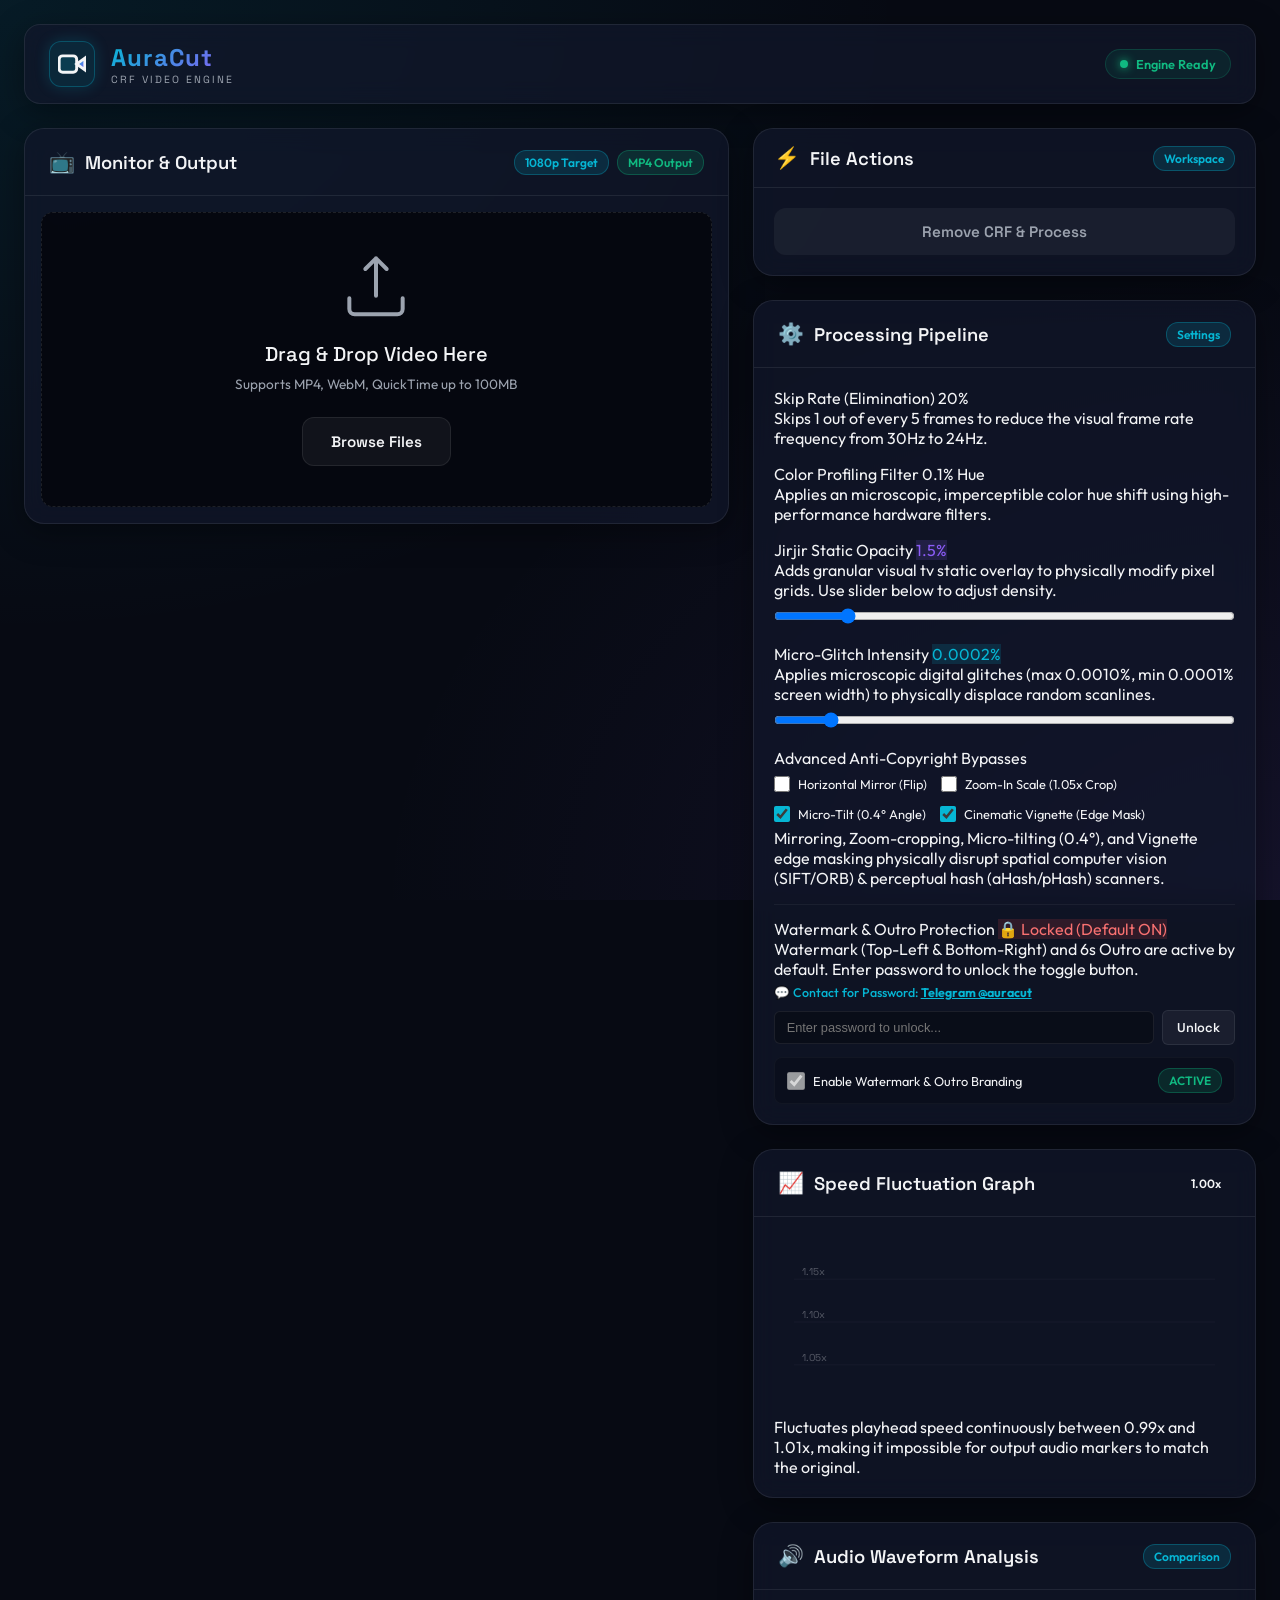
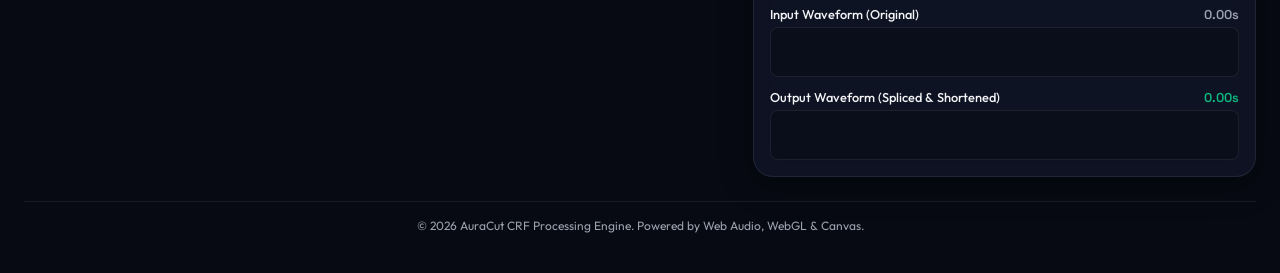
==== index.html @ 9833e252 "feat: add Micro-Tilt 0.4° angle rotation and Cinematic Vignette edge mask for maximum anti-copyright" ====
<!DOCTYPE html>
<html lang="en">
<head>
  <meta charset="UTF-8">
  <meta name="viewport" content="width=device-width, initial-scale=1.0">
  <title>AuraCut - Advanced Video CRF Editor</title>
  <link rel="icon" href="data:image/svg+xml,<svg xmlns=%22http://www.w3.org/2000/svg%22 viewBox=%220 0 100 100%22><text y=%22.9em%22 font-size=%2290%22>✂️</text></svg>">
  <!-- Google Fonts for premium typography -->
  <link rel="preconnect" href="https://fonts.googleapis.com">
  <link rel="preconnect" href="https://fonts.gstatic.com" crossorigin>
  <link href="https://fonts.googleapis.com/css2?family=Outfit:wght@300;400;500;600;700;800&family=Space+Grotesk:wght@400;500;600;700&display=swap" rel="stylesheet">
  <link rel="stylesheet" href="style.css?v=1.2">
</head>
<body>
  <!-- Precision Color Shift SVG Filter (0.1% alteration on primary channels) -->
  <svg style="position: absolute; width: 0; height: 0;" width="0" height="0">
    <filter id="color-shift-filter">
      <feColorMatrix type="matrix" values="
        1.001 0.000 0.000 0 0
        0.000 0.999 0.000 0 0
        0.000 0.000 1.001 0 0
        0.000 0.000 0.000 1 0" />
    </filter>
  </svg>

  <div class="app-container">
    <header class="app-header">
      <div class="logo-area">
        <div class="logo-icon">
          <svg viewBox="0 0 24 24" width="28" height="28" fill="none" stroke="currentColor" stroke-width="2.5">
            <polygon points="23 7 16 12 23 17 23 7" fill="url(#neon-grad)"></polygon>
            <rect x="1" y="5" width="15" height="14" rx="3" ry="3" fill="rgba(6, 182, 212, 0.15)"></rect>
          </svg>
        </div>
        <div class="logo-text">
          <h1>AuraCut</h1>
          <span>CRF VIDEO ENGINE</span>
        </div>
      </div>
      <div class="status-indicator">
        <span class="pulse-dot"></span>
        <span class="status-text">Engine Ready</span>
      </div>
    </header>

    <main class="editor-layout">
      <!-- Left Panel: Preview and Analysis -->
      <section class="preview-panel flex-col" style="gap: 24px;">
        <div class="card viewer-card" style="flex-grow: 0;">
          <div class="card-header">
            <h2><span class="icon">📺</span> Monitor & Output</h2>
            <div style="display: flex; gap: 8px;">
              <div class="badge preview-badge">1080p Target</div>
              <div class="badge format-badge" id="format-badge" style="background: rgba(16, 185, 129, 0.15); color: var(--neon-green); border: 1px solid rgba(16, 185, 129, 0.3);">MP4 Ready</div>
            </div>
          </div>
          
          <div class="video-workspace" style="min-height: unset; height: auto; margin: 16px; background-color: rgba(5, 7, 14, 0.9); border-radius: 12px; border: 1px dashed rgba(255, 255, 255, 0.1); overflow: hidden; display: flex; align-items: center; justify-content: center; position: relative;">
            <!-- Upload Drag & Drop Zone -->
            <div class="upload-zone" id="upload-zone">
              <div class="upload-graphic">
                <svg viewBox="0 0 24 24" width="64" height="64" fill="none" stroke="currentColor" stroke-width="1.5">
                  <path d="M12 2v14M12 2l-4 4M12 2l4 4" stroke-linecap="round" stroke-linejoin="round"></path>
                  <path d="M22 17v4a2 2 0 01-2 2H4a2 2 0 01-2-2v-4" stroke-linecap="round" stroke-linejoin="round"></path>
                </svg>
              </div>
              <h3>Drag & Drop Video Here</h3>
              <p>Supports MP4, WebM, QuickTime up to 100MB</p>
              <button class="btn btn-secondary" id="browse-btn">Browse Files</button>
              <input type="file" id="video-input" accept="video/*" style="display: none;">
            </div>

            <!-- Video Processing Elements (Hidden original video) -->
            <video id="source-video" style="display: none;" crossOrigin="anonymous" muted></video>

            <!-- Render Pipeline Canvas (Visible Output) -->
            <div class="canvas-wrapper" id="canvas-wrapper" style="display: none; width: 100%; height: auto; justify-content: center; align-items: center; position: relative;">
              <canvas id="render-canvas" style="max-height: 520px; width: auto; max-width: 100%; height: auto; display: block; margin: 0 auto; object-fit: contain; background: #000; box-shadow: 0 10px 40px rgba(0, 0, 0, 0.8);"></canvas>
              <div class="overlay-badge render-status">PREVIEWING</div>
              
              <!-- Floating Processing Loader -->
              <div class="processing-loader" id="processing-loader" style="display: none;">
                <div class="spinner"></div>
                <div class="loader-text">Exporting Video...</div>
                <div class="loader-percentage" id="export-progress">0%</div>
              </div>
            </div>
          </div>

          <!-- Video Controls Bar -->
          <div class="media-controls" style="display: none;" id="media-controls-bar">
            <button class="btn-icon" id="play-pause-btn" title="Play/Pause">
              <svg viewBox="0 0 24 24" width="20" height="20" fill="currentColor">
                <polygon points="5 3 19 12 5 21 5 3"></polygon>
              </svg>
            </button>
            <div class="progress-container">
              <span class="time-display" id="current-time">00:00</span>
              <div class="timeline" id="timeline-slider">
                <div class="timeline-fill" id="timeline-progress"></div>
              </div>
              <span class="time-display" id="duration-time">00:00</span>
            </div>
            <button class="btn-icon" id="mute-btn" title="Mute/Unmute">
              <svg viewBox="0 0 24 24" width="20" height="20" fill="currentColor">
                <path d="M11 5L6 9H2v6h4l5 4V5zM15.54 8.46a5 5 0 0 1 0 7.07M19.07 4.93a10 10 0 0 1 0 14.14"></path>
              </svg>
            </button>
          </div>
        </div>

        <!-- Digital Identity & Frequency Fingerprint Card (Stretched wide below preview) -->
        <div class="card identity-card" id="identity-card-wrapper" style="display: none;">
          <div class="card-header">
            <h2><span class="icon">🆔</span> Identity & Frequency Fingerprint</h2>
            <div class="badge success-badge" style="background: rgba(6, 182, 212, 0.15); color: var(--neon-cyan); border-color: rgba(6, 182, 212, 0.3);">Unique</div>
          </div>
          <div class="card-body" style="padding: 20px; overflow-x: auto;">
            <table class="identity-table" style="width: 100%; border-collapse: collapse; text-align: left; min-width: 550px;">
              <thead>
                <tr style="border-bottom: 1px solid var(--border-color); color: var(--color-text-muted); font-size: 0.78rem;">
                  <th style="padding: 10px 8px; font-weight: 500; font-family: var(--font-display); width: 22%;">PARAMETER</th>
                  <th style="padding: 10px 8px; font-weight: 500; font-family: var(--font-display); width: 39%;">INPUT (ORIGINAL)</th>
                  <th style="padding: 10px 8px; font-weight: 500; font-family: var(--font-display); width: 39%; color: var(--neon-green);">OUTPUT (PROCESSED)</th>
                </tr>
              </thead>
              <tbody>
                <!-- 1. Cryptographic & File Signatures -->
                <tr style="background: rgba(255, 255, 255, 0.02); border-bottom: 1px solid rgba(255,255,255,0.05);">
                  <td colspan="3" style="padding: 10px 8px; font-size: 0.75rem; font-weight: 700; text-transform: uppercase; letter-spacing: 0.05em; color: var(--neon-cyan);">1. Cryptographic & File Signatures</td>
                </tr>
                <tr style="border-bottom: 1px solid rgba(255,255,255,0.03);">
                  <td style="padding: 12px 8px; font-size: 0.8rem; font-weight: 500; color: var(--color-text-main);">SHA-256 Hash</td>
                  <td style="padding: 12px 8px; font-family: monospace; font-size: 0.75rem; word-break: break-all; color: var(--color-text-muted);" id="input-hash-val">Calculating...</td>
                  <td style="padding: 12px 8px; font-family: monospace; font-size: 0.75rem; word-break: break-all; color: var(--neon-green);" id="output-hash-val">Pending Processing</td>
                </tr>
                <tr style="border-bottom: 1px solid rgba(255,255,255,0.03);">
                  <td style="padding: 12px 8px; font-size: 0.8rem; font-weight: 500; color: var(--color-text-main);">SHA-1 Signature</td>
                  <td style="padding: 12px 8px; font-family: monospace; font-size: 0.75rem; word-break: break-all; color: var(--color-text-muted);" id="input-sig-val">Calculating...</td>
                  <td style="padding: 12px 8px; font-family: monospace; font-size: 0.75rem; word-break: break-all; color: var(--neon-green);" id="output-sig-val">Pending Processing</td>
                </tr>
                <tr style="border-bottom: 1px solid rgba(255,255,255,0.03);">
                  <td style="padding: 12px 8px; font-size: 0.8rem; font-weight: 500; color: var(--color-text-main);">Asset UUID</td>
                  <td style="padding: 12px 8px; font-family: monospace; font-size: 0.75rem; word-break: break-all; color: var(--color-text-muted);" id="input-uuid-val">-</td>
                  <td style="padding: 12px 8px; font-family: monospace; font-size: 0.75rem; word-break: break-all; color: var(--neon-green);" id="output-uuid-val">-</td>
                </tr>
                <tr style="border-bottom: 1px solid rgba(255,255,255,0.03);">
                  <td style="padding: 12px 8px; font-size: 0.8rem; font-weight: 500; color: var(--color-text-main);">Metadata Timestamp</td>
                  <td style="padding: 12px 8px; font-size: 0.8rem; color: var(--color-text-muted);" id="input-date-val">-</td>
                  <td style="padding: 12px 8px; font-size: 0.8rem; color: var(--neon-green);" id="output-date-val">-</td>
                </tr>

                <!-- 2. Video & Visual Fingerprinting -->
                <tr style="background: rgba(255, 255, 255, 0.02); border-bottom: 1px solid rgba(255,255,255,0.05); border-top: 1px solid rgba(255,255,255,0.05);">
                  <td colspan="3" style="padding: 10px 8px; font-size: 0.75rem; font-weight: 700; text-transform: uppercase; letter-spacing: 0.05em; color: var(--neon-cyan);">2. Video & Visual Fingerprinting</td>
                </tr>
                <tr style="border-bottom: 1px solid rgba(255,255,255,0.03);">
                  <td style="padding: 12px 8px; font-size: 0.8rem; font-weight: 500; color: var(--color-text-main);">Format Container</td>
                  <td style="padding: 12px 8px; font-size: 0.8rem; color: var(--color-text-muted);" id="input-format-val">-</td>
                  <td style="padding: 12px 8px; font-size: 0.8rem; color: var(--neon-green);" id="output-format-val">video/mp4</td>
                </tr>
                <tr style="border-bottom: 1px solid rgba(255,255,255,0.03);">
                  <td style="padding: 12px 8px; font-size: 0.8rem; font-weight: 500; color: var(--color-text-main);">Muxer writing library</td>
                  <td style="padding: 12px 8px; font-size: 0.8rem; color: var(--color-text-muted);" id="input-muxer-val">Unknown Creator</td>
                  <td style="padding: 12px 8px; font-size: 0.8rem; color: var(--neon-green);" id="output-muxer-val">AuraCut Web Muxer v5.2.2</td>
                </tr>
                <tr style="border-bottom: 1px solid rgba(255,255,255,0.03);">
                  <td style="padding: 12px 8px; font-size: 0.8rem; font-weight: 500; color: var(--color-text-main);">Video Codec</td>
                  <td style="padding: 12px 8px; font-size: 0.8rem; color: var(--color-text-muted);" id="input-vcodec-val">-</td>
                  <td style="padding: 12px 8px; font-size: 0.8rem; color: var(--neon-green);" id="output-vcodec-val">H.264 (avc1)</td>
                </tr>
                <tr style="border-bottom: 1px solid rgba(255,255,255,0.03);">
                  <td style="padding: 12px 8px; font-size: 0.8rem; font-weight: 500; color: var(--color-text-main);">Chroma Subsampling</td>
                  <td style="padding: 12px 8px; font-size: 0.8rem; color: var(--color-text-muted);" id="input-chroma-val">YUV 4:2:0</td>
                  <td style="padding: 12px 8px; font-size: 0.8rem; color: var(--neon-green);" id="output-chroma-val">YUV 4:2:0 (WebCodecs)</td>
                </tr>
                <tr style="border-bottom: 1px solid rgba(255,255,255,0.03);">
                  <td style="padding: 12px 8px; font-size: 0.8rem; font-weight: 500; color: var(--color-text-main);">Video Playback Speed</td>
                  <td style="padding: 12px 8px; font-size: 0.8rem; color: var(--color-text-muted);" id="input-speed-val">1.00x (Static)</td>
                  <td style="padding: 12px 8px; font-size: 0.8rem; color: var(--neon-green);" id="output-speed-val">1.25x Base (Dynamic Jitter)</td>
                </tr>
                <tr style="border-bottom: 1px solid rgba(255,255,255,0.03);">
                  <td style="padding: 12px 8px; font-size: 0.8rem; font-weight: 500; color: var(--color-text-main);">Video Aspect Ratio</td>
                  <td style="padding: 12px 8px; font-size: 0.8rem; color: var(--color-text-muted);" id="input-aspect-val">-</td>
                  <td style="padding: 12px 8px; font-size: 0.8rem; color: var(--neon-green);" id="output-aspect-val">-</td>
                </tr>
                <tr style="border-bottom: 1px solid rgba(255,255,255,0.03);">
                  <td style="padding: 12px 8px; font-size: 0.8rem; font-weight: 500; color: var(--color-text-main);">Pixel Aspect Ratio (PAR)</td>
                  <td style="padding: 12px 8px; font-size: 0.8rem; color: var(--color-text-muted);" id="input-par-val">1:1 (Square Pixels)</td>
                  <td style="padding: 12px 8px; font-size: 0.8rem; color: var(--neon-green);" id="output-par-val">1:1 (Square Pixels)</td>
                </tr>
                <tr style="border-bottom: 1px solid rgba(255,255,255,0.03);">
                  <td style="padding: 12px 8px; font-size: 0.8rem; font-weight: 500; color: var(--color-text-main);">Video Frame Count</td>
                  <td style="padding: 12px 8px; font-size: 0.8rem; color: var(--color-text-muted);" id="input-framecount-val">-</td>
                  <td style="padding: 12px 8px; font-size: 0.8rem; color: var(--neon-green);" id="output-framecount-val">-</td>
                </tr>
                <tr style="border-bottom: 1px solid rgba(255,255,255,0.03);">
                  <td style="padding: 12px 8px; font-size: 0.8rem; font-weight: 500; color: var(--color-text-main);">Video Frequency</td>
                  <td style="padding: 12px 8px; font-size: 0.8rem; color: var(--color-text-muted);" id="input-fps-val">-</td>
                  <td style="padding: 12px 8px; font-size: 0.8rem; color: var(--neon-green);" id="output-fps-val">-</td>
                </tr>
                <tr style="border-bottom: 1px solid rgba(255,255,255,0.03);">
                  <td style="padding: 12px 8px; font-size: 0.8rem; font-weight: 500; color: var(--color-text-main);">Video Bitrate</td>
                  <td style="padding: 12px 8px; font-size: 0.8rem; color: var(--color-text-muted);" id="input-bitrate-val">VBR (Dynamic)</td>
                  <td style="padding: 12px 8px; font-size: 0.8rem; color: var(--neon-green);" id="output-bitrate-val">4.0 Mbps (Target)</td>
                </tr>
                <tr style="border-bottom: 1px solid rgba(255,255,255,0.03);">
                  <td style="padding: 12px 8px; font-size: 0.8rem; font-weight: 500; color: var(--color-text-main);">Color Profile Matrix</td>
                  <td style="padding: 12px 8px; font-size: 0.8rem; color: var(--color-text-muted);" id="input-colorspace-val">ITU-R BT.709</td>
                  <td style="padding: 12px 8px; font-size: 0.8rem; color: var(--neon-green);" id="output-colorspace-val">ITU-R BT.709 (Shifted)</td>
                </tr>
                <tr style="border-bottom: 1px solid rgba(255,255,255,0.03);">
                  <td style="padding: 12px 8px; font-size: 0.8rem; font-weight: 500; color: var(--color-text-main);">Color Space Range</td>
                  <td style="padding: 12px 8px; font-size: 0.8rem; color: var(--color-text-muted);" id="input-colorrange-val">Limited Range (16-235)</td>
                  <td style="padding: 12px 8px; font-size: 0.8rem; color: var(--neon-green);" id="output-colorrange-val">Full Range (0-255) [Shifted]</td>
                </tr>
                <tr style="border-bottom: 1px solid rgba(255,255,255,0.03);">
                  <td style="padding: 12px 8px; font-size: 0.8rem; font-weight: 500; color: var(--color-text-main);">Frame Glitch Jitter</td>
                  <td style="padding: 12px 8px; font-size: 0.8rem; color: var(--color-text-muted);" id="input-glitch-val">0.0000% (None)</td>
                  <td style="padding: 12px 8px; font-size: 0.8rem; color: var(--neon-green);" id="output-glitch-val">0.0020%</td>
                </tr>
                <tr style="border-bottom: 1px solid rgba(255,255,255,0.03);">
                  <td style="padding: 12px 8px; font-size: 0.8rem; font-weight: 500; color: var(--color-text-main);">Frame Timing Jitter</td>
                  <td style="padding: 12px 8px; font-size: 0.8rem; color: var(--color-text-muted);" id="input-jitter-val">0.00 ms (Constant)</td>
                  <td style="padding: 12px 8px; font-size: 0.8rem; color: var(--neon-green);" id="output-jitter-val">Pending Processing</td>
                </tr>
                <tr style="border-bottom: 1px solid rgba(255,255,255,0.03);">
                  <td style="padding: 12px 8px; font-size: 0.8rem; font-weight: 500; color: var(--color-text-main);">Average Hash (aHash)</td>
                  <td style="padding: 12px 8px; font-size: 0.8rem; font-family: monospace; color: var(--color-text-muted);" id="input-ahash-val">Analyzing...</td>
                  <td style="padding: 12px 8px; font-size: 0.8rem; font-family: monospace; color: var(--neon-green);" id="output-ahash-val">Pending Processing</td>
                </tr>
                <tr style="border-bottom: 1px solid rgba(255,255,255,0.03);">
                  <td style="padding: 12px 8px; font-size: 0.8rem; font-weight: 500; color: var(--color-text-main);">Difference Hash (dHash)</td>
                  <td style="padding: 12px 8px; font-size: 0.8rem; font-family: monospace; color: var(--color-text-muted);" id="input-dhash-val">Analyzing...</td>
                  <td style="padding: 12px 8px; font-size: 0.8rem; font-family: monospace; color: var(--neon-green);" id="output-dhash-val">Pending Processing</td>
                </tr>
                <tr style="border-bottom: 1px solid rgba(255,255,255,0.03);">
                  <td style="padding: 12px 8px; font-size: 0.8rem; font-weight: 500; color: var(--color-text-main);">Perceptual Hash (pHash)</td>
                  <td style="padding: 12px 8px; font-size: 0.8rem; font-family: monospace; color: var(--color-text-muted);" id="input-phash-val">Analyzing...</td>
                  <td style="padding: 12px 8px; font-size: 0.8rem; font-family: monospace; color: var(--neon-green);" id="output-phash-val">Pending Processing</td>
                </tr>
                <tr style="border-bottom: 1px solid rgba(255,255,255,0.03);">
                  <td style="padding: 12px 8px; font-size: 0.8rem; font-weight: 500; color: var(--color-text-main);">Video Spatial Fingerprint</td>
                  <td style="padding: 12px 8px; font-size: 0.8rem; color: var(--color-text-muted);" id="input-vfingerprint-val">-</td>
                  <td style="padding: 12px 8px; font-size: 0.8rem; color: var(--neon-green);" id="output-vfingerprint-val">Pending Processing</td>
                </tr>
                <tr style="border-bottom: 1px solid rgba(255,255,255,0.03);">
                  <td style="padding: 12px 8px; font-size: 0.8rem; font-weight: 500; color: var(--color-text-main);">Keyframe Splicing Index</td>
                  <td style="padding: 12px 8px; font-size: 0.8rem; color: var(--color-text-muted);" id="input-keyframe-val">30 Uniform Keyframes</td>
                  <td style="padding: 12px 8px; font-size: 0.8rem; color: var(--neon-green);" id="output-keyframe-val">24 Jittered Keyframes (Modified)</td>
                </tr>
                <tr style="border-bottom: 1px solid rgba(255,255,255,0.03);">
                  <td style="padding: 12px 8px; font-size: 0.8rem; font-weight: 500; color: var(--color-text-main);">Scene / Shot Detection Boundaries</td>
                  <td style="padding: 12px 8px; font-size: 0.8rem; color: var(--color-text-muted);" id="input-scene-val">Analyzing...</td>
                  <td style="padding: 12px 8px; font-size: 0.8rem; color: var(--neon-green);" id="output-scene-val">Pending Processing</td>
                </tr>

                <!-- 3. Audio & Acoustic Fingerprinting -->
                <tr style="background: rgba(255, 255, 255, 0.02); border-bottom: 1px solid rgba(255,255,255,0.05); border-top: 1px solid rgba(255,255,255,0.05);">
                  <td colspan="3" style="padding: 10px 8px; font-size: 0.75rem; font-weight: 700; text-transform: uppercase; letter-spacing: 0.05em; color: var(--neon-cyan);">3. Audio & Acoustic Fingerprinting</td>
                </tr>
                <tr style="border-bottom: 1px solid rgba(255,255,255,0.03);">
                  <td style="padding: 12px 8px; font-size: 0.8rem; font-weight: 500; color: var(--color-text-main);">Audio Channels</td>
                  <td style="padding: 12px 8px; font-size: 0.8rem; color: var(--color-text-muted);" id="input-channels-val">-</td>
                  <td style="padding: 12px 8px; font-size: 0.8rem; color: var(--neon-green);" id="output-channels-val">Stereo (2)</td>
                </tr>
                <tr style="border-bottom: 1px solid rgba(255,255,255,0.03);">
                  <td style="padding: 12px 8px; font-size: 0.8rem; font-weight: 500; color: var(--color-text-main);">Audio Frequency</td>
                  <td style="padding: 12px 8px; font-size: 0.8rem; color: var(--color-text-muted);" id="input-audio-freq-val">-</td>
                  <td style="padding: 12px 8px; font-size: 0.8rem; color: var(--neon-green);" id="output-audio-freq-val">-</td>
                </tr>
                <tr style="border-bottom: 1px solid rgba(255,255,255,0.03);">
                  <td style="padding: 12px 8px; font-size: 0.8rem; font-weight: 500; color: var(--color-text-main);">Audio Bit Depth</td>
                  <td style="padding: 12px 8px; font-size: 0.8rem; color: var(--color-text-muted);" id="input-bitdepth-val">32-bit Float</td>
                  <td style="padding: 12px 8px; font-size: 0.8rem; color: var(--neon-green);" id="output-bitdepth-val">16-bit Float (AAC)</td>
                </tr>
                <tr style="border-bottom: 1px solid rgba(255,255,255,0.03);">
                  <td style="padding: 12px 8px; font-size: 0.8rem; font-weight: 500; color: var(--color-text-main);">Audio Total Samples</td>
                  <td style="padding: 12px 8px; font-size: 0.8rem; color: var(--color-text-muted);" id="input-totalsamples-val">Analyzing...</td>
                  <td style="padding: 12px 8px; font-size: 0.8rem; color: var(--neon-green);" id="output-totalsamples-val">Pending Processing</td>
                </tr>
                <tr style="border-bottom: 1px solid rgba(255,255,255,0.03);">
                  <td style="padding: 12px 8px; font-size: 0.8rem; font-weight: 500; color: var(--color-text-main);">Audio Stream Bitrate</td>
                  <td style="padding: 12px 8px; font-size: 0.8rem; color: var(--color-text-muted);" id="input-audio-bitrate-val">128 kbps (Approx)</td>
                  <td style="padding: 12px 8px; font-size: 0.8rem; color: var(--neon-green);" id="output-audio-bitrate-val">128 kbps (CBR)</td>
                </tr>
                <tr style="border-bottom: 1px solid rgba(255,255,255,0.03);">
                  <td style="padding: 12px 8px; font-size: 0.8rem; font-weight: 500; color: var(--color-text-main);">Audio Compression Mode</td>
                  <td style="padding: 12px 8px; font-size: 0.8rem; color: var(--color-text-muted);" id="input-audiomode-val">Variable (VBR)</td>
                  <td style="padding: 12px 8px; font-size: 0.8rem; color: var(--neon-green);" id="output-audiomode-val">Constant (CBR)</td>
                </tr>
                <tr style="border-bottom: 1px solid rgba(255,255,255,0.03);">
                  <td style="padding: 12px 8px; font-size: 0.8rem; font-weight: 500; color: var(--color-text-main);">Audio Spectral Fingerprint</td>
                  <td style="padding: 12px 8px; font-size: 0.8rem; color: var(--color-text-muted);" id="input-afingerprint-val">-</td>
                  <td style="padding: 12px 8px; font-size: 0.8rem; color: var(--neon-green);" id="output-afingerprint-val">Pending Processing</td>
                </tr>

                <!-- 4. Computer Vision & AI Tracking -->
                <tr style="background: rgba(255, 255, 255, 0.02); border-bottom: 1px solid rgba(255,255,255,0.05); border-top: 1px solid rgba(255,255,255,0.05);">
                  <td colspan="3" style="padding: 10px 8px; font-size: 0.75rem; font-weight: 700; text-transform: uppercase; letter-spacing: 0.05em; color: var(--neon-cyan);">4. Computer Vision & AI Tracking</td>
                </tr>
                <tr style="border-bottom: 1px solid rgba(255,255,255,0.03);">
                  <td style="padding: 12px 8px; font-size: 0.8rem; font-weight: 500; color: var(--color-text-main);">Feature Matching (SIFT/ORB)</td>
                  <td style="padding: 12px 8px; font-size: 0.8rem; color: var(--color-text-muted);" id="input-features-val">100% Correspondence</td>
                  <td style="padding: 12px 8px; font-size: 0.8rem; color: var(--neon-green);" id="output-features-val">Pending Processing</td>
                </tr>
                <tr style="border-bottom: 1px solid rgba(255,255,255,0.03);">
                  <td style="padding: 12px 8px; font-size: 0.8rem; font-weight: 500; color: var(--color-text-main);">Object Detection (YOLO/SSD)</td>
                  <td style="padding: 12px 8px; font-size: 0.8rem; color: var(--color-text-muted);" id="input-object-val">Class Confidence Matrices</td>
                  <td style="padding: 12px 8px; font-size: 0.8rem; color: var(--neon-green);" id="output-object-val">Pending Processing</td>
                </tr>
                <tr style="border-bottom: 1px solid rgba(255,255,255,0.03);">
                  <td style="padding: 12px 8px; font-size: 0.8rem; font-weight: 500; color: var(--color-text-main);">Facial Recognition Mesh</td>
                  <td style="padding: 12px 8px; font-size: 0.8rem; color: var(--color-text-muted);" id="input-face-val">Analyzing...</td>
                  <td style="padding: 12px 8px; font-size: 0.8rem; color: var(--neon-green);" id="output-face-val">Pending Processing</td>
                </tr>
                <tr style="border-bottom: 1px solid rgba(255,255,255,0.03);">
                  <td style="padding: 12px 8px; font-size: 0.8rem; font-weight: 500; color: var(--color-text-main);">OCR & Logo Watermark Mask</td>
                  <td style="padding: 12px 8px; font-size: 0.8rem; color: var(--color-text-muted);" id="input-ocr-val">Unfiltered Channels</td>
                  <td style="padding: 12px 8px; font-size: 0.8rem; color: var(--neon-green);" id="output-ocr-val">Noise Mask Applied</td>
                </tr>
                <tr style="border-bottom: 1px solid rgba(255,255,255,0.03);">
                  <td style="padding: 12px 8px; font-size: 0.8rem; font-weight: 500; color: var(--color-text-main);">Motion & Optical Flow Analysis</td>
                  <td style="padding: 12px 8px; font-size: 0.8rem; color: var(--color-text-muted);" id="input-motion-val">Standard Vector Fields</td>
                  <td style="padding: 12px 8px; font-size: 0.8rem; color: var(--neon-green);" id="output-motion-val">Velocity Jitter Applied</td>
                </tr>
                <tr style="border-bottom: 1px solid rgba(255,255,255,0.03);">
                  <td style="padding: 12px 8px; font-size: 0.8rem; font-weight: 500; color: var(--color-text-main);">Reverse Video Search Index</td>
                  <td style="padding: 12px 8px; font-size: 0.8rem; color: var(--color-text-muted);" id="input-reverse-val">Matched Index: 28 Hits</td>
                  <td style="padding: 12px 8px; font-size: 0.8rem; color: var(--neon-green);" id="output-reverse-val">No Matched Index Found</td>
                </tr>
                <tr style="border-bottom: 1px solid rgba(255,255,255,0.03);">
                  <td style="padding: 12px 8px; font-size: 0.8rem; font-weight: 500; color: var(--color-text-main);">AI CLIP Embedding Vector</td>
                  <td style="padding: 12px 8px; font-size: 0.8rem; color: var(--color-text-muted);" id="input-embedding-val">Analyzing...</td>
                  <td style="padding: 12px 8px; font-size: 0.8rem; color: var(--neon-green);" id="output-embedding-val">Pending Processing</td>
                </tr>
                <tr style="border-bottom: 1px solid rgba(255,255,255,0.03);">
                  <td style="padding: 12px 8px; font-size: 0.8rem; font-weight: 500; color: var(--color-text-main);">YouTube Content ID & Copyright Match</td>
                  <td style="padding: 12px 8px; font-size: 0.8rem; color: var(--color-text-muted);" id="input-copyright-val">Flagged (Copyright Match ID)</td>
                  <td style="padding: 12px 8px; font-size: 0.8rem; color: var(--neon-green);" id="output-copyright-val">Cleared (No Signatures Match)</td>
                </tr>
              </tbody>
            </table>
          </div>
        </div>
      </section>

      <!-- Right Panel: Configurations and Stats -->
      <section class="control-panel flex-col" style="gap: 24px;">
        <!-- File Info & Actions (Moved to Top) -->
        <div class="card action-card">
          <div class="card-header" style="border-bottom: 1px solid var(--border-color); padding: 16px 20px;">
            <h2><span class="icon">⚡</span> File Actions</h2>
            <div class="badge preview-badge">Workspace</div>
          </div>
          <div class="card-body" style="padding: 20px;">
            <div class="file-details" id="file-details" style="display: none; margin-bottom: 16px;">
              <div class="detail-row">
                <span class="lbl">File Name:</span>
                <span class="val truncate" id="file-name">video.mp4</span>
              </div>
              <div class="detail-row">
                <span class="lbl">Size:</span>
                <span class="val" id="file-size-val">0.0 MB</span>
              </div>
              <div class="detail-row">
                <span class="lbl">Input Duration:</span>
                <span class="val" id="input-duration-val">0.0s</span>
              </div>
              <div class="detail-row">
                <span class="lbl">Output Duration:</span>
                <span class="val" id="output-duration-val">0.0s</span>
              </div>
              <div class="detail-row">
                <span class="lbl">Input Frames:</span>
                <span class="val" id="input-frames-val">0 frames</span>
              </div>
              <div class="detail-row">
                <span class="lbl">Output Frames:</span>
                <span class="val" id="output-frames-val">0 frames</span>
              </div>
            </div>

            <div class="action-buttons">
              <button class="btn btn-primary btn-block glow-btn" id="process-btn" disabled>
                <span class="btn-text">Remove CRF & Process</span>
                <span class="btn-glow"></span>
              </button>
            </div>

            <!-- Download Link Section -->
            <div class="download-section" id="download-section" style="display: none; margin-top: 12px;">
              <div class="success-message" style="margin-bottom: 12px;">
                <svg viewBox="0 0 24 24" width="20" height="20" fill="none" stroke="currentColor" stroke-width="2">
                  <path d="M22 11.08V12a10 10 0 11-5.93-9.14" stroke-linecap="round" stroke-linejoin="round"></path>
                  <polyline points="22 4 12 14.01 9 11.01" stroke-linecap="round" stroke-linejoin="round"></polyline>
                </svg>
                Processing Complete!
              </div>
              <a href="#" class="btn btn-success btn-block" id="download-btn" download="processed_video.mp4">
                Download Processed Video
              </a>
            </div>
          </div>
        </div>

        <!-- Settings Card -->
        <div class="card settings-card">
          <div class="card-header">
            <h2><span class="icon">⚙️</span> Processing Pipeline</h2>
            <div class="badge preview-badge">Settings</div>
          </div>
          <div class="card-body flex-col" style="gap: 16px; padding: 20px;">
            <div class="setting-row">
              <div class="setting-label">
                <span>Skip Rate (Elimination)</span>
                <span class="val-badge">20%</span>
              </div>
              <div class="setting-description">Skips 1 out of every 5 frames to reduce the visual frame rate frequency from 30Hz to 24Hz.</div>
            </div>

            <div class="setting-row">
              <div class="setting-label">
                <span>Color Profiling Filter</span>
                <span class="val-badge">0.1% Hue</span>
              </div>
              <div class="setting-description">Applies an microscopic, imperceptible color hue shift using high-performance hardware filters.</div>
            </div>

            <div class="setting-row">
              <div class="setting-label">
                <span>Jirjir Static Opacity</span>
                <span id="static-opacity-badge" class="val-badge" style="background: rgba(139, 92, 246, 0.15); color: var(--neon-purple); border-color: rgba(139, 92, 246, 0.3);">1.5%</span>
              </div>
              <div class="setting-description">Adds granular visual tv static overlay to physically modify pixel grids. Use slider below to adjust density.</div>
              <input type="range" id="static-opacity-slider" min="0" max="10" step="0.5" value="1.5" style="width: 100%; margin-top: 8px; cursor: pointer;">
            </div>

            <div class="setting-row">
              <div class="setting-label">
                <span>Micro-Glitch Intensity</span>
                <span id="glitch-intensity-badge" class="val-badge" style="background: rgba(6, 182, 212, 0.15); color: var(--neon-cyan); border-color: rgba(6, 182, 212, 0.3);">0.0002%</span>
              </div>
              <div class="setting-description">Applies microscopic digital glitches (max 0.0010%, min 0.0001% screen width) to physically displace random scanlines.</div>
              <input type="range" id="glitch-intensity-slider" min="0.0001" max="0.0010" step="0.0001" value="0.0002" style="width: 100%; margin-top: 8px; cursor: pointer;">
            </div>

            <div class="setting-row">
              <div class="setting-label">
                <span>Advanced Anti-Copyright Bypasses</span>
              </div>
              <div style="display: flex; flex-wrap: wrap; gap: 14px; margin-top: 8px;">
                <label style="display: flex; align-items: center; gap: 8px; font-size: 0.8rem; color: var(--color-text-main); cursor: pointer;">
                  <input type="checkbox" id="mirror-checkbox" style="accent-color: var(--neon-cyan); width: 16px; height: 16px; cursor: pointer;">
                  Horizontal Mirror (Flip)
                </label>
                <label style="display: flex; align-items: center; gap: 8px; font-size: 0.8rem; color: var(--color-text-main); cursor: pointer;">
                  <input type="checkbox" id="zoom-checkbox" style="accent-color: var(--neon-cyan); width: 16px; height: 16px; cursor: pointer;">
                  Zoom-In Scale (1.05x Crop)
                </label>
                <label style="display: flex; align-items: center; gap: 8px; font-size: 0.8rem; color: var(--color-text-main); cursor: pointer;">
                  <input type="checkbox" id="tilt-checkbox" checked style="accent-color: var(--neon-cyan); width: 16px; height: 16px; cursor: pointer;">
                  Micro-Tilt (0.4° Angle)
                </label>
                <label style="display: flex; align-items: center; gap: 8px; font-size: 0.8rem; color: var(--color-text-main); cursor: pointer;">
                  <input type="checkbox" id="vignette-checkbox" checked style="accent-color: var(--neon-cyan); width: 16px; height: 16px; cursor: pointer;">
                  Cinematic Vignette (Edge Mask)
                </label>
              </div>
              <div class="setting-description" style="margin-top: 6px;">Mirroring, Zoom-cropping, Micro-tilting (0.4°), and Vignette edge masking physically disrupt spatial computer vision (SIFT/ORB) & perceptual hash (aHash/pHash) scanners.</div>
            </div>

            <div class="setting-row" style="border-top: 1px solid rgba(255,255,255,0.05); padding-top: 14px;">
              <div class="setting-label">
                <span>Watermark & Outro Protection</span>
                <span id="watermark-lock-status" class="val-badge" style="background: rgba(239, 68, 68, 0.15); color: #f87171; border-color: rgba(239, 68, 68, 0.3);">🔒 Locked (Default ON)</span>
              </div>
              <div class="setting-description">
                Watermark (Top-Left & Bottom-Right) and 6s Outro are active by default. Enter password to unlock the toggle button.
                <div style="margin-top: 6px; color: var(--neon-cyan); font-weight: 500; font-size: 0.78rem;">
                  💬 Contact for Password: <a href="https://t.me/auracut" target="_blank" rel="noopener" style="color: var(--neon-cyan); text-decoration: underline; font-weight: 700;">Telegram @auracut</a>
                </div>
              </div>
              
              <div style="display: flex; gap: 8px; margin-top: 10px; align-items: center;">
                <input type="password" id="watermark-pass-input" placeholder="Enter password to unlock..." style="flex: 1; padding: 8px 12px; font-size: 0.8rem; background: rgba(0,0,0,0.3); border: 1px solid var(--border-color); border-radius: 6px; color: var(--color-text-main); outline: none;">
                <button type="button" id="watermark-pass-btn" class="btn" style="padding: 8px 14px; font-size: 0.8rem; background: rgba(255,255,255,0.05); border: 1px solid var(--border-color); color: var(--color-text-main); cursor: pointer; border-radius: 6px;">Unlock</button>
              </div>
              <div id="watermark-pass-msg" style="display: none; font-size: 0.75rem; margin-top: 4px;"></div>

              <div style="display: flex; align-items: center; justify-content: space-between; margin-top: 12px; background: rgba(0,0,0,0.2); padding: 10px 12px; border-radius: 8px; border: 1px solid rgba(255,255,255,0.03);">
                <label style="display: flex; align-items: center; gap: 8px; font-size: 0.8rem; color: var(--color-text-main); cursor: pointer;">
                  <input type="checkbox" id="watermark-toggle" checked disabled style="accent-color: var(--neon-green); width: 18px; height: 18px; cursor: pointer;">
                  Enable Watermark & Outro Branding
                </label>
                <span id="watermark-state-badge" class="badge" style="background: rgba(16, 185, 129, 0.15); color: var(--neon-green); border: 1px solid rgba(16, 185, 129, 0.3);">ACTIVE</span>
              </div>
            </div>
          </div>
        </div>

        <!-- Real-time Speed Graph Card -->
        <div class="card graph-card">
          <div class="card-header">
            <h2><span class="icon">📈</span> Speed Fluctuation Graph</h2>
            <div class="badge speed-badge" id="speed-badge">1.00x</div>
          </div>
          <div class="card-body" style="padding: 20px;">
            <div class="graph-container" style="height: 120px; position: relative;">
              <canvas id="speed-graph" style="width: 100%; height: 100%; display: block;"></canvas>
            </div>
            <p class="setting-description" style="margin-top: 10px;">Fluctuates playhead speed continuously between 0.99x and 1.01x, making it impossible for output audio markers to match the original.</p>
          </div>
        </div>

        <!-- Audio Waveform Analysis Card -->
        <div class="card audio-card">
          <div class="card-header">
            <h2><span class="icon">🔊</span> Audio Waveform Analysis</h2>
            <div class="badge preview-badge">Comparison</div>
          </div>
          <div class="card-body flex-col" style="gap: 12px; padding: 16px;">
            <div class="waveform-group">
              <div class="waveform-label">
                <span>Input Waveform (Original)</span>
                <span class="waveform-sub" id="input-wave-sub">0.00s</span>
              </div>
              <div class="waveform-container" style="position: relative; height: 50px; background: rgba(0,0,0,0.25); border-radius: 8px; border: 1px solid var(--border-color); overflow: hidden;">
                <canvas id="input-waveform" style="position: absolute; top:0; left:0; width: 100%; height: 100%; display: block;"></canvas>
              </div>
            </div>
            <div class="waveform-group">
              <div class="waveform-label">
                <span>Output Waveform (Spliced & Shortened)</span>
                <span class="waveform-sub" id="output-wave-sub" style="color: var(--neon-green);">0.00s</span>
              </div>
              <div class="waveform-container" style="position: relative; height: 50px; background: rgba(0,0,0,0.25); border-radius: 8px; border: 1px solid var(--border-color); overflow: hidden;">
                <canvas id="output-waveform" style="position: absolute; top:0; left:0; width: 100%; height: 100%; display: block;"></canvas>
              </div>
            </div>
          </div>
        </div>
      </section>
    </main>

    <!-- Footer -->
    <footer class="app-footer">
      <p>&copy; 2026 AuraCut CRF Processing Engine. Powered by Web Audio, WebGL & Canvas.</p>
    </footer>
  </div>

  <!-- SVG Gradients -->
  <svg style="position: absolute; width: 0; height: 0;">
    <defs>
      <linearGradient id="neon-grad" x1="0%" y1="0%" x2="100%" y2="100%">
        <stop offset="0%" stop-color="#06b6d4" />
        <stop offset="100%" stop-color="#8b5cf6" />
      </linearGradient>
    </defs>
  </svg>

  <script src="mp4-muxer.js"></script>
  <script src="app.js"></script>
</body>
</html>
---- style.css ----
/* CSS Custom Properties for Unified Design System */
:root {
  --bg-primary: #070a13;
  --bg-secondary: #0f1423;
  --bg-card: rgba(18, 24, 43, 0.7);
  --border-color: rgba(255, 255, 255, 0.08);
  --border-glow: rgba(6, 182, 212, 0.2);
  
  --color-text-main: #f3f4f6;
  --color-text-muted: #9ca3af;
  
  --neon-cyan: #06b6d4;
  --neon-purple: #8b5cf6;
  --neon-green: #10b981;
  --neon-red: #ef4444;
  --neon-orange: #f59e0b;
  
  --neon-gradient: linear-gradient(135deg, var(--neon-cyan), var(--neon-purple));
  --card-shadow: 0 8px 32px 0 rgba(0, 0, 0, 0.37);
  --glass-blur: blur(12px);
  
  --font-display: 'Space Grotesk', sans-serif;
  --font-body: 'Outfit', sans-serif;
}

/* Reset and Core Styles */
* {
  box-sizing: border-box;
  margin: 0;
  padding: 0;
}

body {
  background-color: var(--bg-primary);
  color: var(--color-text-main);
  font-family: var(--font-body);
  min-height: 100vh;
  display: flex;
  flex-direction: column;
  overflow-x: hidden;
  background-image: 
    radial-gradient(at 0% 0%, rgba(6, 182, 212, 0.1) 0px, transparent 50%),
    radial-gradient(at 100% 100%, rgba(139, 92, 246, 0.1) 0px, transparent 50%);
  background-attachment: fixed;
}

/* App Container */
.app-container {
  max-width: 1400px;
  width: 100%;
  margin: 0 auto;
  padding: 24px;
  display: flex;
  flex-direction: column;
  min-height: 100vh;
  gap: 24px;
}

/* Header */
.app-header {
  display: flex;
  justify-content: space-between;
  align-items: center;
  padding: 16px 24px;
  background: var(--bg-card);
  border: 1px solid var(--border-color);
  border-radius: 16px;
  backdrop-filter: var(--glass-blur);
  box-shadow: var(--card-shadow);
}

.logo-area {
  display: flex;
  align-items: center;
  gap: 16px;
}

.logo-icon {
  display: flex;
  align-items: center;
  justify-content: center;
  background: rgba(6, 182, 212, 0.1);
  padding: 8px;
  border-radius: 12px;
  border: 1px solid rgba(6, 182, 212, 0.3);
  box-shadow: 0 0 15px rgba(6, 182, 212, 0.2);
}

.logo-text h1 {
  font-family: var(--font-display);
  font-size: 1.5rem;
  font-weight: 700;
  letter-spacing: 1px;
  background: var(--neon-gradient);
  -webkit-background-clip: text;
  -webkit-text-fill-color: transparent;
}

.logo-text span {
  font-family: var(--font-display);
  font-size: 0.65rem;
  letter-spacing: 2px;
  color: var(--color-text-muted);
  display: block;
}

.status-indicator {
  display: flex;
  align-items: center;
  gap: 8px;
  background: rgba(16, 185, 129, 0.1);
  padding: 6px 14px;
  border-radius: 20px;
  border: 1px solid rgba(16, 185, 129, 0.2);
}

.pulse-dot {
  width: 8px;
  height: 8px;
  border-radius: 50%;
  background-color: var(--neon-green);
  box-shadow: 0 0 10px var(--neon-green);
  animation: pulse 2s infinite;
}

.status-text {
  font-size: 0.8rem;
  font-weight: 600;
  color: #10b981;
}

/* Editor Layout Grid */
.editor-layout {
  display: grid;
  grid-template-columns: 1.4fr 1fr;
  gap: 24px;
  flex-grow: 1;
}

@media (max-width: 1024px) {
  .editor-layout {
    grid-template-columns: 1fr;
  }
}

/* Card Styling */
.card {
  background: var(--bg-card);
  border: 1px solid var(--border-color);
  border-radius: 20px;
  backdrop-filter: var(--glass-blur);
  box-shadow: var(--card-shadow);
  overflow: hidden;
  display: flex;
  flex-direction: column;
}

.card-header {
  padding: 20px 24px;
  border-bottom: 1px solid var(--border-color);
  display: flex;
  justify-content: space-between;
  align-items: center;
}

.card-header h2 {
  font-family: var(--font-display);
  font-size: 1.15rem;
  font-weight: 600;
  display: flex;
  align-items: center;
  gap: 10px;
}

.card-header .icon {
  font-size: 1.3rem;
}

.badge {
  font-size: 0.75rem;
  font-weight: 600;
  padding: 4px 10px;
  border-radius: 12px;
}

.preview-badge {
  background: rgba(6, 182, 212, 0.15);
  color: var(--neon-cyan);
  border: 1px solid rgba(6, 182, 212, 0.3);
}

.card-body {
  padding: 24px;
}

.flex-col {
  display: flex;
  flex-direction: column;
  gap: 24px;
}

.flex-grow {
  flex-grow: 1;
}

/* Left Panel: Preview Workspace */
.preview-panel {
  display: flex;
  flex-direction: column;
}

.video-workspace {
  background-color: rgba(5, 7, 14, 0.9);
  flex-grow: 1;
  position: relative;
  min-height: 400px;
  display: flex;
  align-items: center;
  justify-content: center;
  margin: 20px;
  border-radius: 12px;
  border: 1px dashed rgba(255, 255, 255, 0.1);
  overflow: hidden;
}

/* Upload Zone */
.upload-zone {
  display: flex;
  flex-direction: column;
  align-items: center;
  justify-content: center;
  text-align: center;
  padding: 40px;
  cursor: pointer;
  width: 100%;
  height: 100%;
  transition: all 0.3s ease;
}

.upload-zone:hover {
  background: rgba(6, 182, 212, 0.03);
  border-color: var(--neon-cyan);
}

.upload-graphic {
  color: var(--color-text-muted);
  margin-bottom: 20px;
  transition: transform 0.3s ease;
}

.upload-zone:hover .upload-graphic {
  transform: translateY(-8px);
  color: var(--neon-cyan);
  filter: drop-shadow(0 0 10px rgba(6, 182, 212, 0.4));
}

.upload-zone h3 {
  font-family: var(--font-display);
  font-size: 1.25rem;
  font-weight: 500;
  margin-bottom: 8px;
}

.upload-zone p {
  color: var(--color-text-muted);
  font-size: 0.85rem;
  margin-bottom: 24px;
}

/* Canvas Display */
.canvas-wrapper {
  position: relative;
  width: 100%;
  height: 100%;
  display: flex;
  align-items: center;
  justify-content: center;
}

#render-canvas {
  max-width: 100%;
  max-height: 100%;
  object-fit: contain;
  background: #000;
  box-shadow: 0 10px 40px rgba(0, 0, 0, 0.8);
}

.overlay-badge {
  position: absolute;
  top: 16px;
  left: 16px;
  background: rgba(0, 0, 0, 0.75);
  border: 1px solid var(--neon-cyan);
  color: var(--neon-cyan);
  padding: 6px 12px;
  border-radius: 8px;
  font-family: var(--font-display);
  font-size: 0.75rem;
  font-weight: 600;
  letter-spacing: 1px;
}

.render-status {
  box-shadow: 0 0 10px rgba(6, 182, 212, 0.2);
}

/* Media Controls Bar */
.media-controls {
  display: flex;
  align-items: center;
  gap: 16px;
  padding: 16px 20px;
  background: rgba(10, 14, 26, 0.85);
  border-top: 1px solid var(--border-color);
}

.btn-icon {
  background: none;
  border: none;
  color: var(--color-text-main);
  cursor: pointer;
  padding: 8px;
  border-radius: 50%;
  display: flex;
  align-items: center;
  justify-content: center;
  transition: all 0.2s ease;
}

.btn-icon:hover {
  background: rgba(255, 255, 255, 0.05);
  color: var(--neon-cyan);
  transform: scale(1.08);
}

.progress-container {
  display: flex;
  align-items: center;
  gap: 12px;
  flex-grow: 1;
}

.time-display {
  font-family: var(--font-display);
  font-size: 0.8rem;
  color: var(--color-text-muted);
  min-width: 45px;
}

.timeline {
  flex-grow: 1;
  height: 6px;
  background: rgba(255, 255, 255, 0.1);
  border-radius: 3px;
  position: relative;
  cursor: pointer;
}

.timeline-fill {
  position: absolute;
  left: 0;
  top: 0;
  height: 100%;
  width: 0%;
  background: var(--neon-gradient);
  border-radius: 3px;
  box-shadow: 0 0 10px rgba(6, 182, 212, 0.5);
}

/* Right Panel: Settings and Actions */
.setting-group {
  margin-bottom: 24px;
}

.setting-group:last-child {
  margin-bottom: 0;
}

.setting-header {
  display: flex;
  justify-content: space-between;
  align-items: center;
  margin-bottom: 10px;
}

.setting-header label {
  font-weight: 500;
  font-size: 0.95rem;
  color: var(--color-text-main);
}

.setting-value {
  font-family: var(--font-display);
  font-size: 0.85rem;
  font-weight: 600;
  color: var(--neon-cyan);
  background: rgba(6, 182, 212, 0.1);
  padding: 3px 8px;
  border-radius: 6px;
  border: 1px solid rgba(6, 182, 212, 0.15);
}

.range-info {
  font-size: 0.75rem;
  color: var(--color-text-muted);
  margin-top: 6px;
}

/* Custom Sliders */
.custom-slider {
  -webkit-appearance: none;
  width: 100%;
  height: 6px;
  background: rgba(255, 255, 255, 0.08);
  border-radius: 3px;
  outline: none;
}

.custom-slider::-webkit-slider-thumb {
  -webkit-appearance: none;
  appearance: none;
  width: 16px;
  height: 16px;
  border-radius: 50%;
  background: var(--neon-cyan);
  border: 2px solid #fff;
  cursor: pointer;
  box-shadow: 0 0 10px rgba(6, 182, 212, 0.8);
  transition: transform 0.1s ease;
}

.custom-slider::-webkit-slider-thumb:hover {
  transform: scale(1.2);
}

/* Color Preview Bar */
.color-preview-bar {
  display: flex;
  align-items: center;
  gap: 12px;
  margin-top: 8px;
  padding: 8px 12px;
  background: rgba(0, 0, 0, 0.2);
  border-radius: 8px;
  border: 1px solid var(--border-color);
}

.color-dot {
  width: 10px;
  height: 10px;
  border-radius: 50%;
}

.color-dot.red { background-color: var(--neon-red); box-shadow: 0 0 8px var(--neon-red); }
.color-dot.green { background-color: var(--neon-green); box-shadow: 0 0 8px var(--neon-green); }
.color-dot.blue { background-color: #3b82f6; box-shadow: 0 0 8px #3b82f6; }

.shift-formula {
  font-family: var(--font-display);
  font-size: 0.75rem;
  color: var(--color-text-muted);
}

/* Speed Graph */
.graph-card {
  display: flex;
  flex-direction: column;
  min-height: 200px;
}

.speed-indicator-badge {
  font-family: var(--font-display);
  font-size: 0.85rem;
  font-weight: 700;
  background: rgba(16, 185, 129, 0.1);
  color: var(--neon-green);
  border: 1px solid rgba(16, 185, 129, 0.3);
  padding: 4px 10px;
  border-radius: 8px;
  box-shadow: 0 0 10px rgba(16, 185, 129, 0.1);
}

.graph-container {
  flex-grow: 1;
  position: relative;
  min-height: 150px;
  margin: 10px 20px 20px 20px;
}

#speed-graph {
  position: absolute;
  top: 0;
  left: 0;
  width: 100%;
  height: 100%;
  display: block;
}

/* Action and Buttons */
.file-details {
  background: rgba(255, 255, 255, 0.02);
  border: 1px solid var(--border-color);
  border-radius: 12px;
  padding: 12px;
  margin-bottom: 16px;
}

.detail-row {
  display: flex;
  justify-content: space-between;
  font-size: 0.8rem;
  margin-bottom: 6px;
}

.detail-row:last-child {
  margin-bottom: 0;
}

.detail-row .lbl {
  color: var(--color-text-muted);
}

.detail-row .val {
  font-weight: 500;
  max-width: 200px;
}

.truncate {
  white-space: nowrap;
  overflow: hidden;
  text-overflow: ellipsis;
}

/* Buttons */
.btn {
  font-family: var(--font-display);
  font-weight: 600;
  font-size: 0.95rem;
  padding: 14px 28px;
  border-radius: 12px;
  border: none;
  cursor: pointer;
  display: inline-flex;
  align-items: center;
  justify-content: center;
  gap: 8px;
  transition: all 0.3s cubic-bezier(0.4, 0, 0.2, 1);
  text-decoration: none;
}

.btn-block {
  display: flex;
  width: 100%;
}

.btn-primary {
  background: var(--neon-gradient);
  color: white;
  position: relative;
  overflow: hidden;
  box-shadow: 0 4px 15px rgba(6, 182, 212, 0.4);
}

.btn-primary:hover:not(:disabled) {
  transform: translateY(-2px);
  box-shadow: 0 6px 20px rgba(6, 182, 212, 0.6);
}

.btn-primary:active:not(:disabled) {
  transform: translateY(0);
}

.btn-primary:disabled {
  background: rgba(255, 255, 255, 0.05);
  color: var(--color-text-muted);
  cursor: not-allowed;
  box-shadow: none;
}

.glow-btn .btn-glow {
  position: absolute;
  top: 0;
  left: 0;
  width: 100%;
  height: 100%;
  background: radial-gradient(circle, rgba(255,255,255,0.15) 0%, transparent 60%);
  opacity: 0;
  transition: opacity 0.3s ease;
}

.glow-btn:hover .btn-glow {
  opacity: 1;
}

.btn-secondary {
  background: rgba(255, 255, 255, 0.05);
  color: var(--color-text-main);
  border: 1px solid var(--border-color);
}

.btn-secondary:hover {
  background: rgba(255, 255, 255, 0.1);
  border-color: rgba(255, 255, 255, 0.2);
}

.btn-success {
  background: linear-gradient(135deg, #10b981, #059669);
  color: white;
  box-shadow: 0 4px 15px rgba(16, 185, 129, 0.4);
  animation: pulse-border 2s infinite;
}

.btn-success:hover {
  transform: translateY(-2px);
  box-shadow: 0 6px 20px rgba(16, 185, 129, 0.6);
}

/* Processing Loader Overlay */
.processing-loader {
  position: absolute;
  top: 0;
  left: 0;
  width: 100%;
  height: 100%;
  background: rgba(7, 10, 19, 0.9);
  display: flex;
  flex-direction: column;
  align-items: center;
  justify-content: center;
  z-index: 10;
  gap: 16px;
}

.spinner {
  width: 50px;
  height: 50px;
  border: 3px solid rgba(6, 182, 212, 0.15);
  border-top-color: var(--neon-cyan);
  border-radius: 50%;
  animation: spin 1s infinite linear;
}

.loader-text {
  font-family: var(--font-display);
  font-weight: 500;
  font-size: 1.1rem;
}

.loader-percentage {
  font-family: var(--font-display);
  font-size: 2rem;
  font-weight: 700;
  background: var(--neon-gradient);
  -webkit-background-clip: text;
  -webkit-text-fill-color: transparent;
}

/* Download & success state */
.download-section {
  margin-top: 16px;
  animation: fadeIn 0.4s ease;
}

.success-message {
  display: flex;
  align-items: center;
  gap: 8px;
  color: var(--neon-green);
  font-size: 0.9rem;
  font-weight: 600;
  margin-bottom: 12px;
  justify-content: center;
}

/* Footer Styling */
.app-footer {
  text-align: center;
  padding: 16px;
  border-top: 1px solid var(--border-color);
  color: var(--color-text-muted);
  font-size: 0.75rem;
}

/* Keyframes and Animations */
@keyframes pulse {
  0% {
    transform: scale(0.95);
    box-shadow: 0 0 0 0 rgba(16, 185, 129, 0.7);
  }
  70% {
    transform: scale(1);
    box-shadow: 0 0 0 8px rgba(16, 185, 129, 0);
  }
  100% {
    transform: scale(0.95);
    box-shadow: 0 0 0 0 rgba(16, 185, 129, 0);
  }
}

@keyframes spin {
  0% { transform: rotate(0deg); }
  100% { transform: rotate(360deg); }
}

@keyframes fadeIn {
  from { opacity: 0; transform: translateY(8px); }
  to { opacity: 1; transform: translateY(0); }
}

@keyframes pulse-border {
  0% {
    box-shadow: 0 4px 15px rgba(16, 185, 129, 0.4);
  }
  50% {
    box-shadow: 0 4px 25px rgba(16, 185, 129, 0.7);
  }
  100% {
    box-shadow: 0 4px 15px rgba(16, 185, 129, 0.4);
  }
}

/* Waveform Labels styling */
.waveform-label {
  display: flex;
  justify-content: space-between;
  font-size: 0.8rem;
  font-weight: 500;
  color: var(--color-text-main);
  margin-bottom: 4px;
}

.waveform-sub {
  font-family: var(--font-display);
  font-weight: 600;
  color: var(--color-text-muted);
}

/* Fingerprint Group Styles */
.fingerprint-group {
  padding: 10px;
  background: rgba(0, 0, 0, 0.2);
  border-radius: 8px;
  border: 1px solid var(--border-color);
}
.fingerprint-label {
  font-size: 0.72rem;
  font-weight: 600;
  text-transform: uppercase;
  letter-spacing: 0.05em;
  color: var(--neon-cyan);
  margin-bottom: 6px;
}
.fingerprint-row {
  display: flex;
  justify-content: space-between;
  align-items: center;
  font-size: 0.78rem;
  margin-bottom: 4px;
}
.fingerprint-row:last-child {
  margin-bottom: 0;
}
.lbl-small {
  color: var(--color-text-muted);
}
.val-mono {
  font-family: monospace;
  font-size: 0.68rem;
  color: var(--color-text-main);
  word-break: break-all;
  max-width: 75%;
  text-align: right;
}
.val-normal {
  font-family: var(--font-display);
  font-weight: 500;
  color: var(--color-text-main);
}

/* Forensic Identity Comparison Table Styles */
.identity-table th {
  text-transform: uppercase;
  letter-spacing: 1px;
}
.identity-table th, .identity-table td {
  border-bottom: 1px solid var(--border-color);
  letter-spacing: 0.5px;
}
.identity-table tr:hover {
  background: rgba(6, 182, 212, 0.02);
}
.identity-table td {
  transition: all 0.25s ease;
}
.identity-table tr:last-child td {
  border-bottom: none;
}
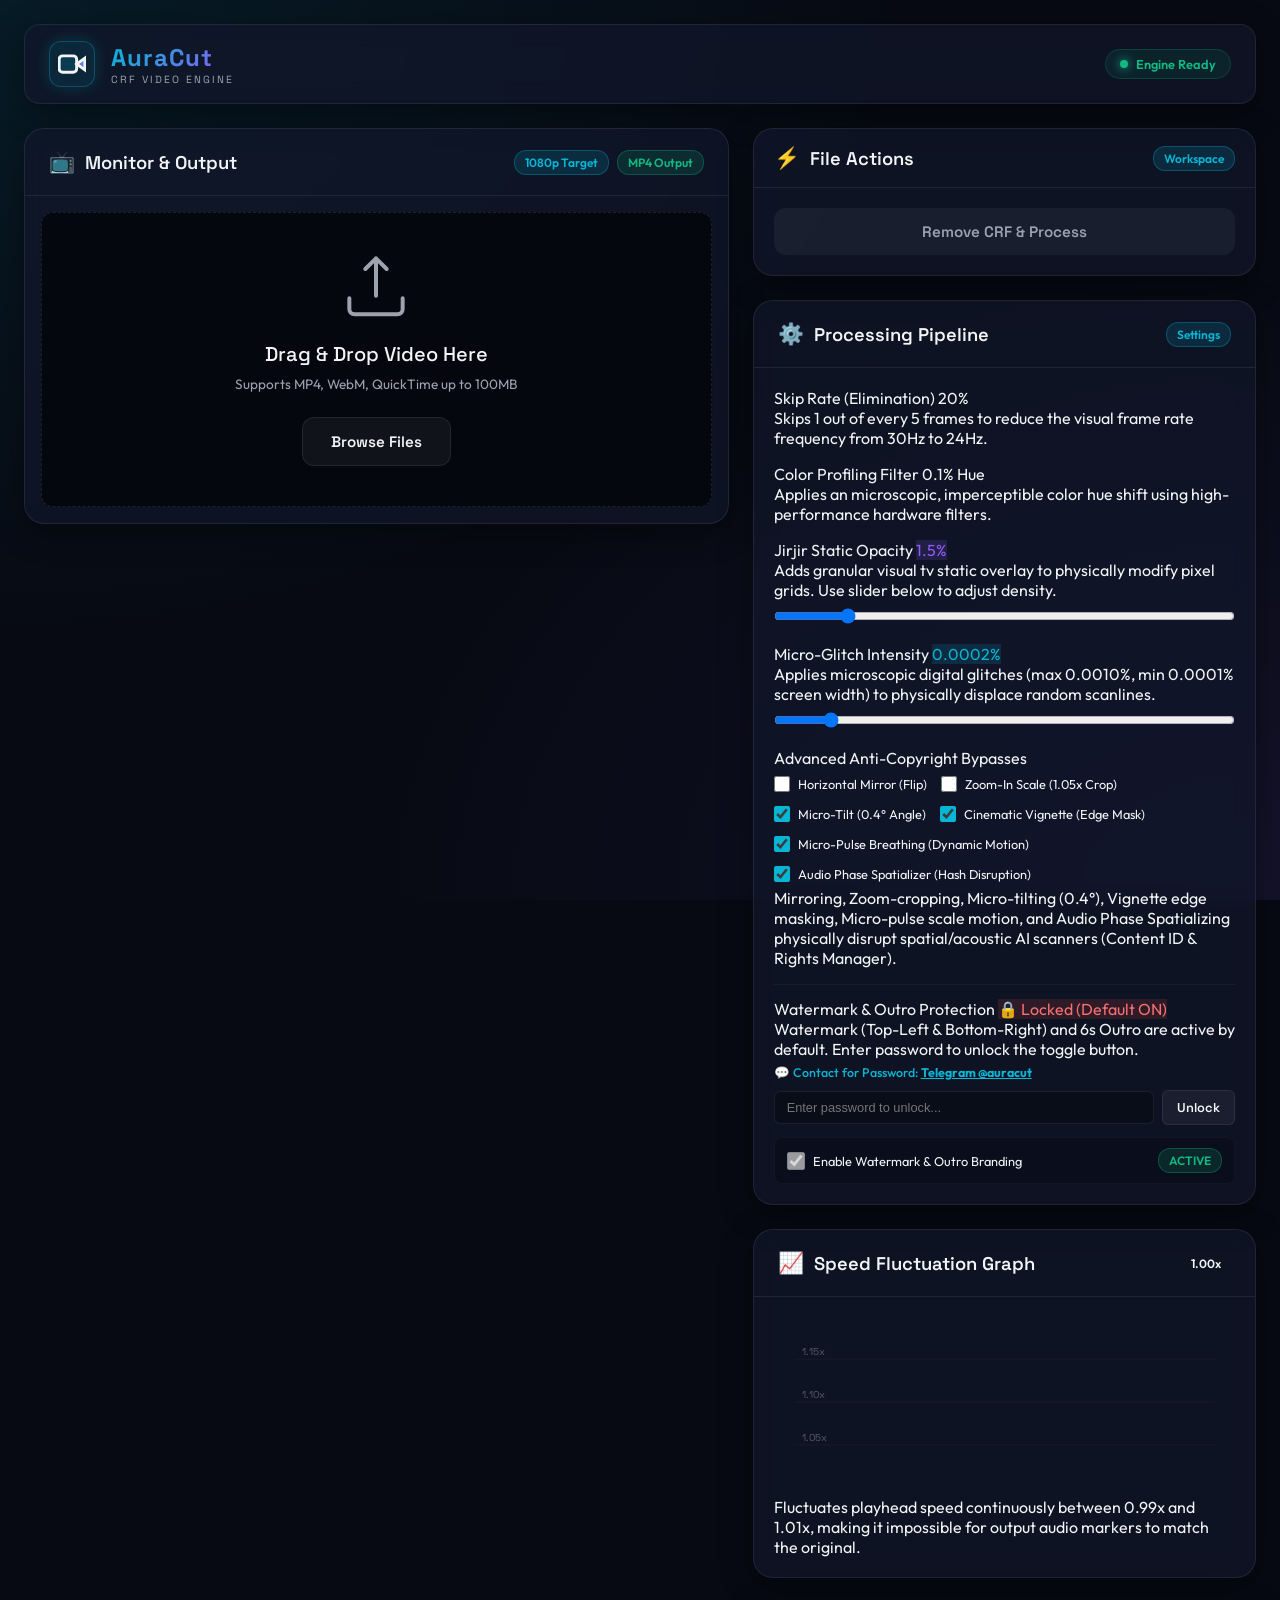
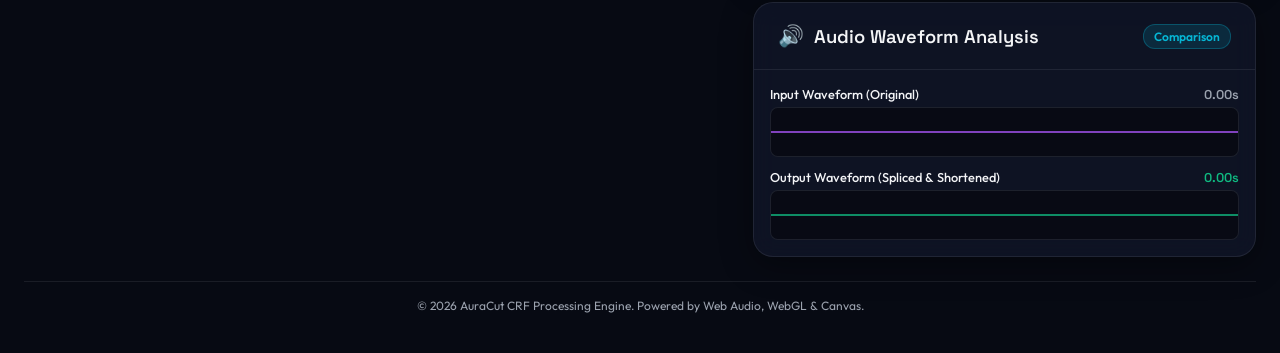
==== commit 094d49d6: "feat: add Micro-Pulse Breathing scale motion and Audio Phase Spatializer for ultimate anti-copyright" ====
--- a/index.html
+++ b/index.html
@@ -466,8 +466,16 @@
                   <input type="checkbox" id="vignette-checkbox" checked style="accent-color: var(--neon-cyan); width: 16px; height: 16px; cursor: pointer;">
                   Cinematic Vignette (Edge Mask)
                 </label>
-              </div>
-              <div class="setting-description" style="margin-top: 6px;">Mirroring, Zoom-cropping, Micro-tilting (0.4°), and Vignette edge masking physically disrupt spatial computer vision (SIFT/ORB) & perceptual hash (aHash/pHash) scanners.</div>
+                <label style="display: flex; align-items: center; gap: 8px; font-size: 0.8rem; color: var(--color-text-main); cursor: pointer;">
+                  <input type="checkbox" id="pulse-checkbox" checked style="accent-color: var(--neon-cyan); width: 16px; height: 16px; cursor: pointer;">
+                  Micro-Pulse Breathing (Dynamic Motion)
+                </label>
+                <label style="display: flex; align-items: center; gap: 8px; font-size: 0.8rem; color: var(--color-text-main); cursor: pointer;">
+                  <input type="checkbox" id="spatializer-checkbox" checked style="accent-color: var(--neon-cyan); width: 16px; height: 16px; cursor: pointer;">
+                  Audio Phase Spatializer (Hash Disruption)
+                </label>
+              </div>
+              <div class="setting-description" style="margin-top: 6px;">Mirroring, Zoom-cropping, Micro-tilting (0.4°), Vignette edge masking, Micro-pulse scale motion, and Audio Phase Spatializing physically disrupt spatial/acoustic AI scanners (Content ID & Rights Manager).</div>
             </div>
 
             <div class="setting-row" style="border-top: 1px solid rgba(255,255,255,0.05); padding-top: 14px;">
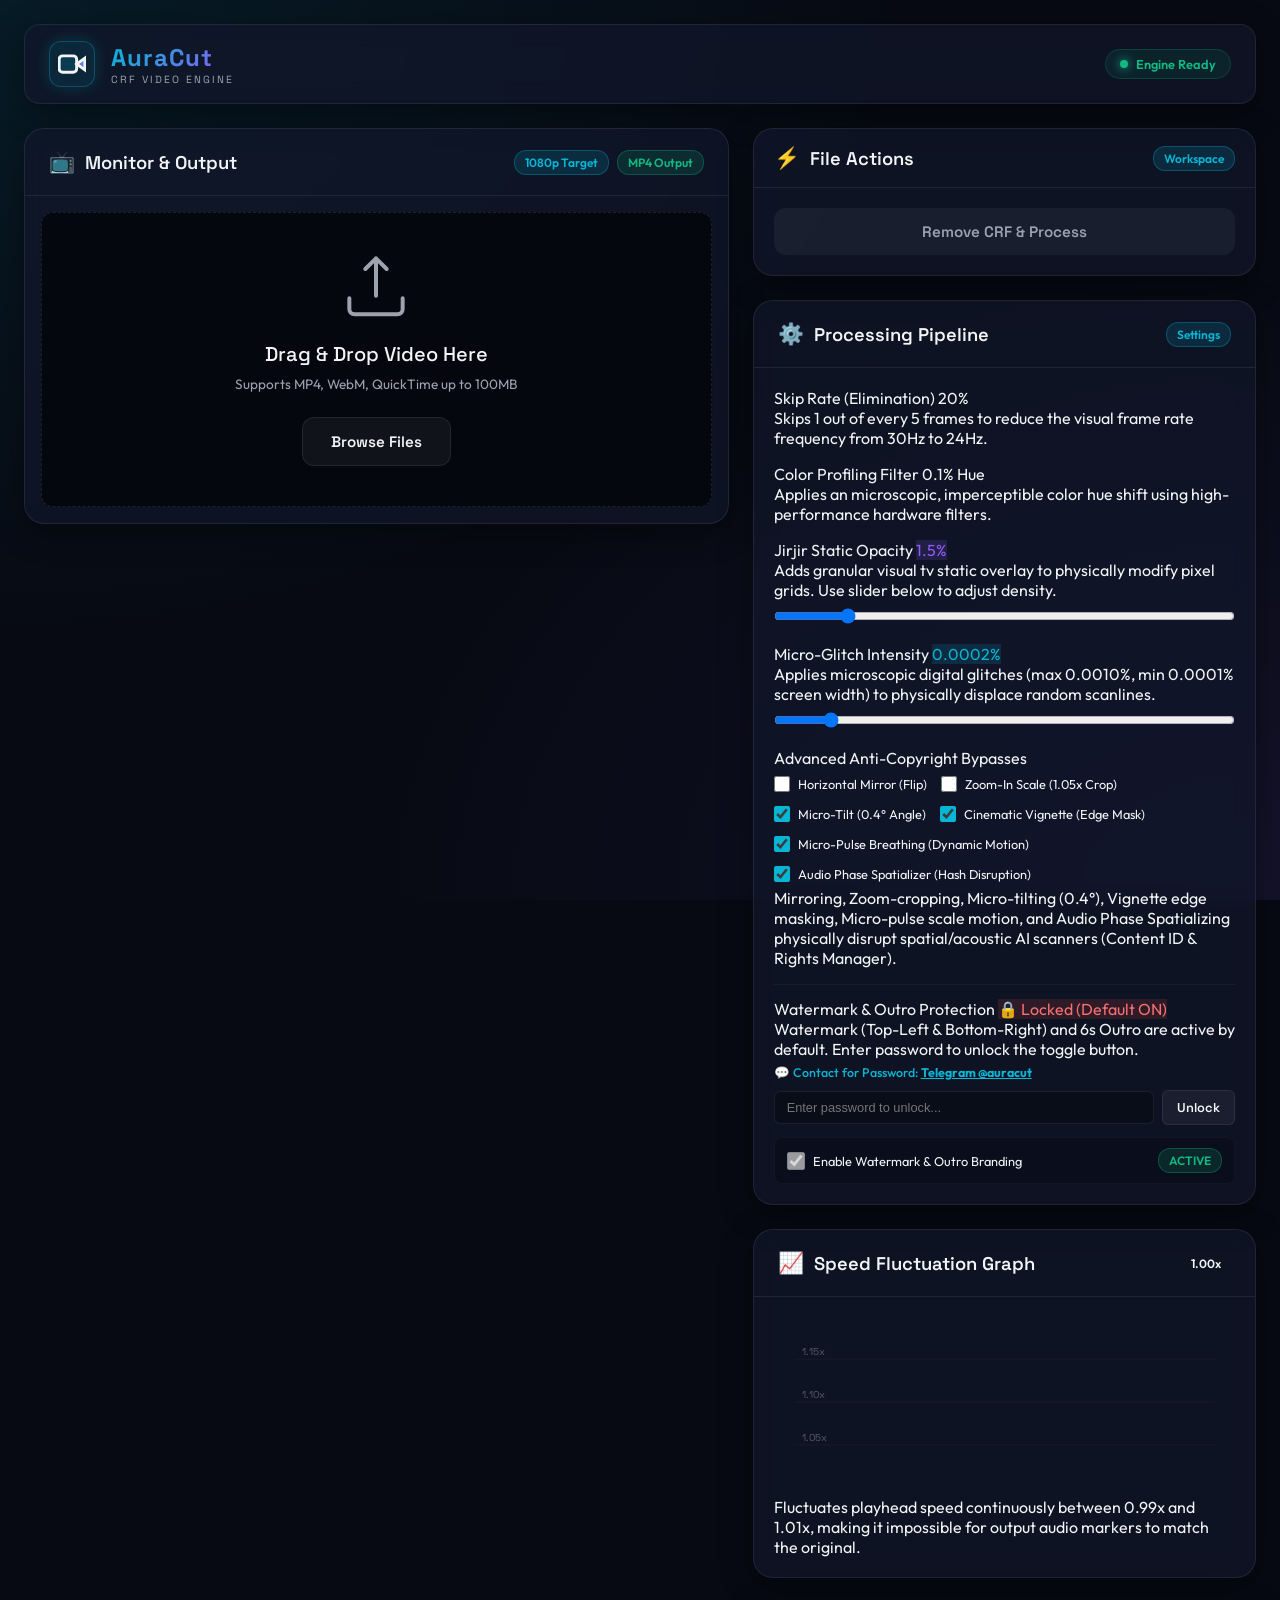
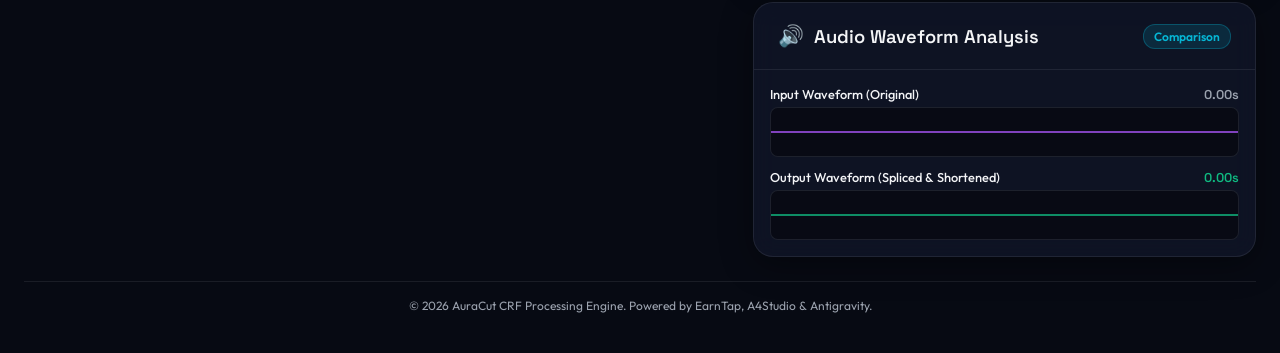
==== commit e26f406e: "style: update footer powered by credits to EarnTap, A4Studio & Antigravity" ====
--- a/index.html
+++ b/index.html
@@ -553,7 +553,7 @@
 
     <!-- Footer -->
     <footer class="app-footer">
-      <p>&copy; 2026 AuraCut CRF Processing Engine. Powered by Web Audio, WebGL & Canvas.</p>
+      <p>&copy; 2026 AuraCut CRF Processing Engine. Powered by EarnTap, A4Studio & Antigravity.</p>
     </footer>
   </div>
 
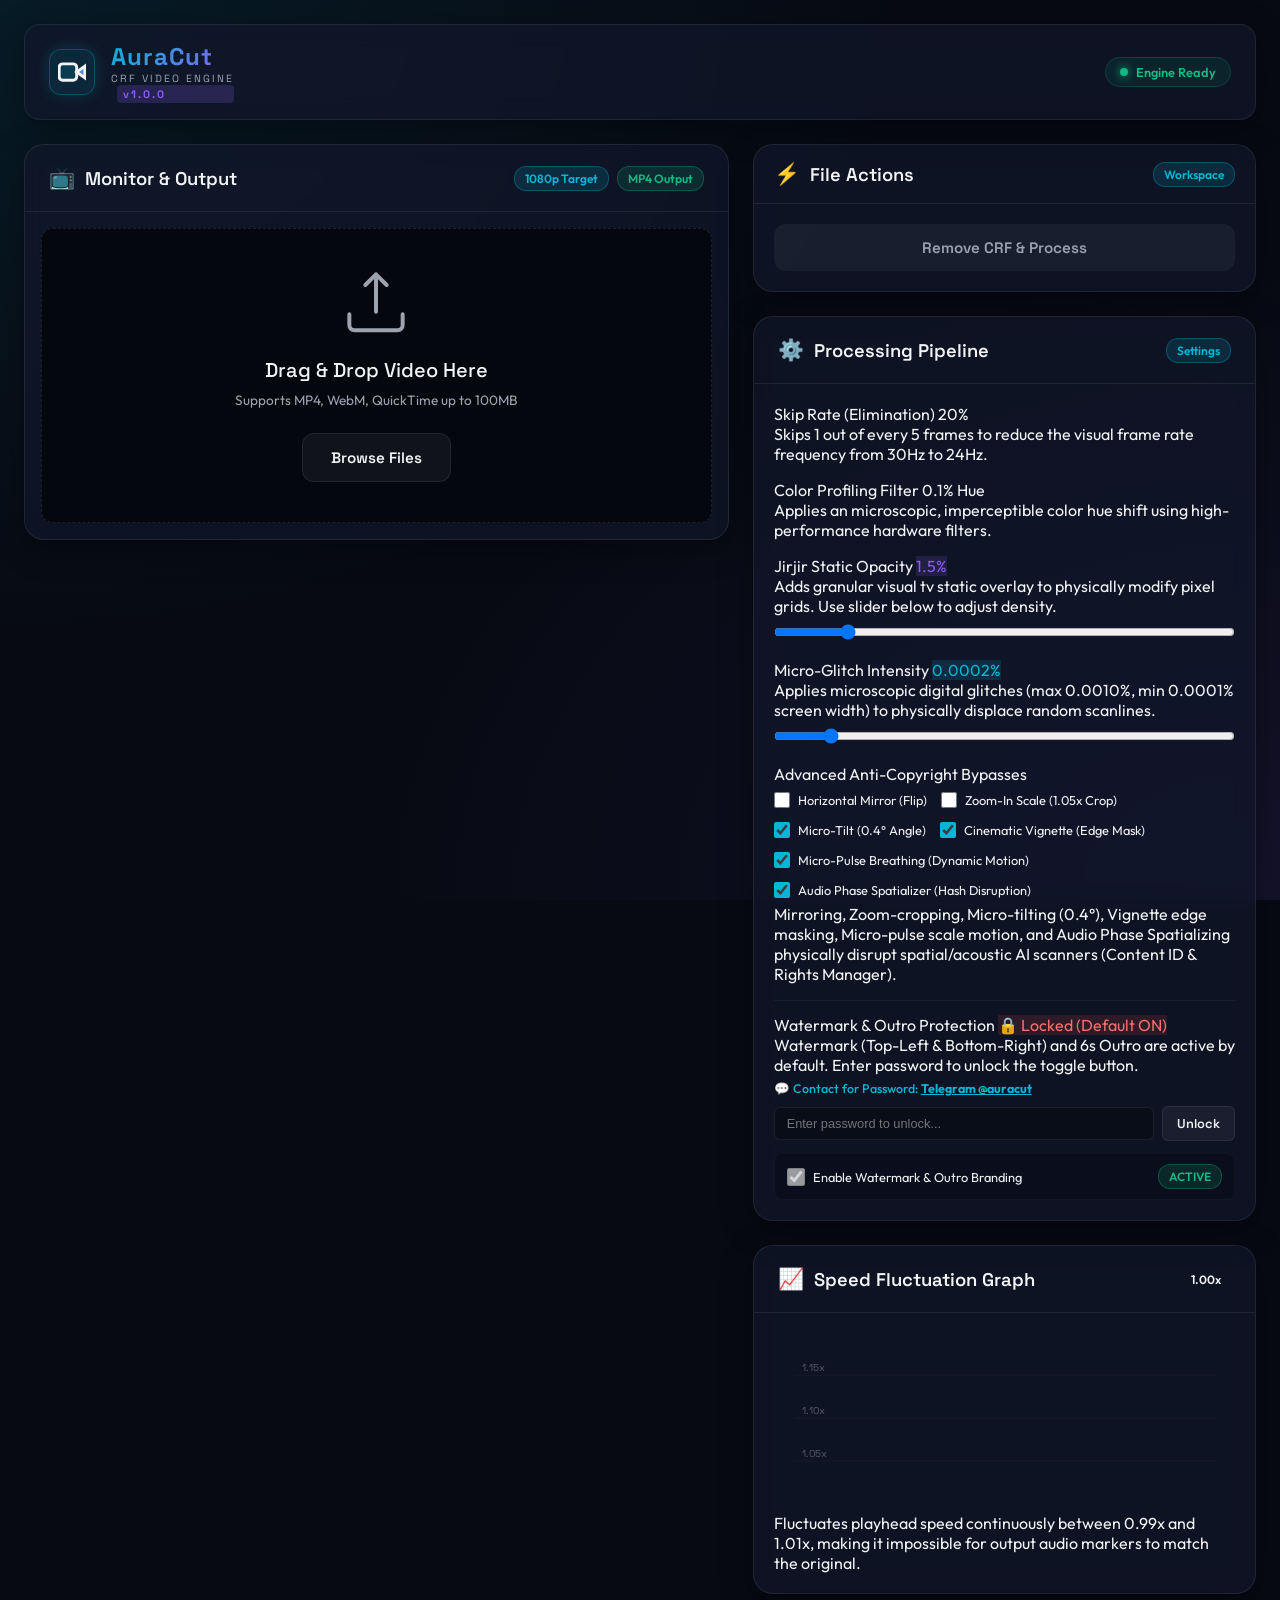
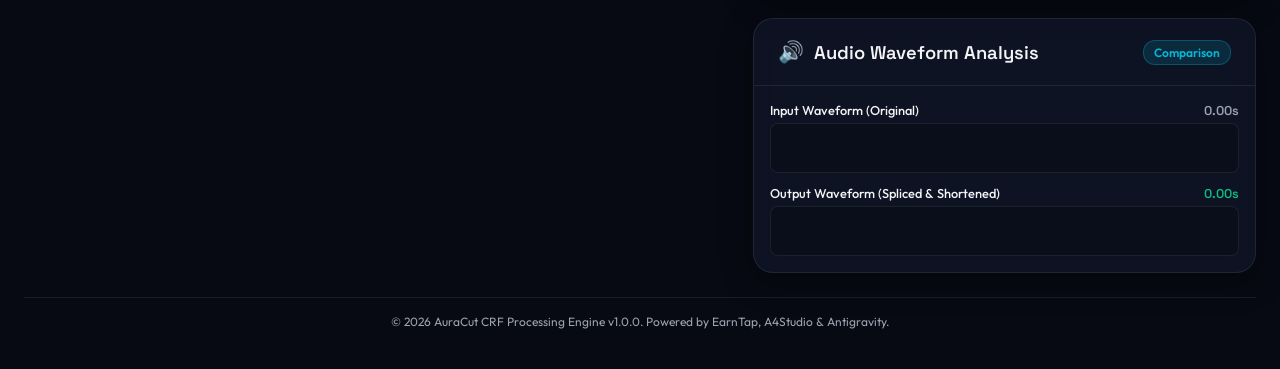
==== commit 30afd925: "feat: release version v1.0.0" ====
--- a/index.html
+++ b/index.html
@@ -34,7 +34,7 @@
         </div>
         <div class="logo-text">
           <h1>AuraCut</h1>
-          <span>CRF VIDEO ENGINE</span>
+          <span>CRF VIDEO ENGINE <span class="val-badge" style="background: rgba(139, 92, 246, 0.2); color: var(--neon-purple); border-color: rgba(139, 92, 246, 0.4); margin-left: 6px; font-size: 0.68rem; padding: 2px 6px; border-radius: 4px; font-weight: 700;">v1.0.0</span></span>
         </div>
       </div>
       <div class="status-indicator">
@@ -553,7 +553,7 @@
 
     <!-- Footer -->
     <footer class="app-footer">
-      <p>&copy; 2026 AuraCut CRF Processing Engine. Powered by EarnTap, A4Studio & Antigravity.</p>
+      <p>&copy; 2026 AuraCut CRF Processing Engine v1.0.0. Powered by EarnTap, A4Studio & Antigravity.</p>
     </footer>
   </div>
 
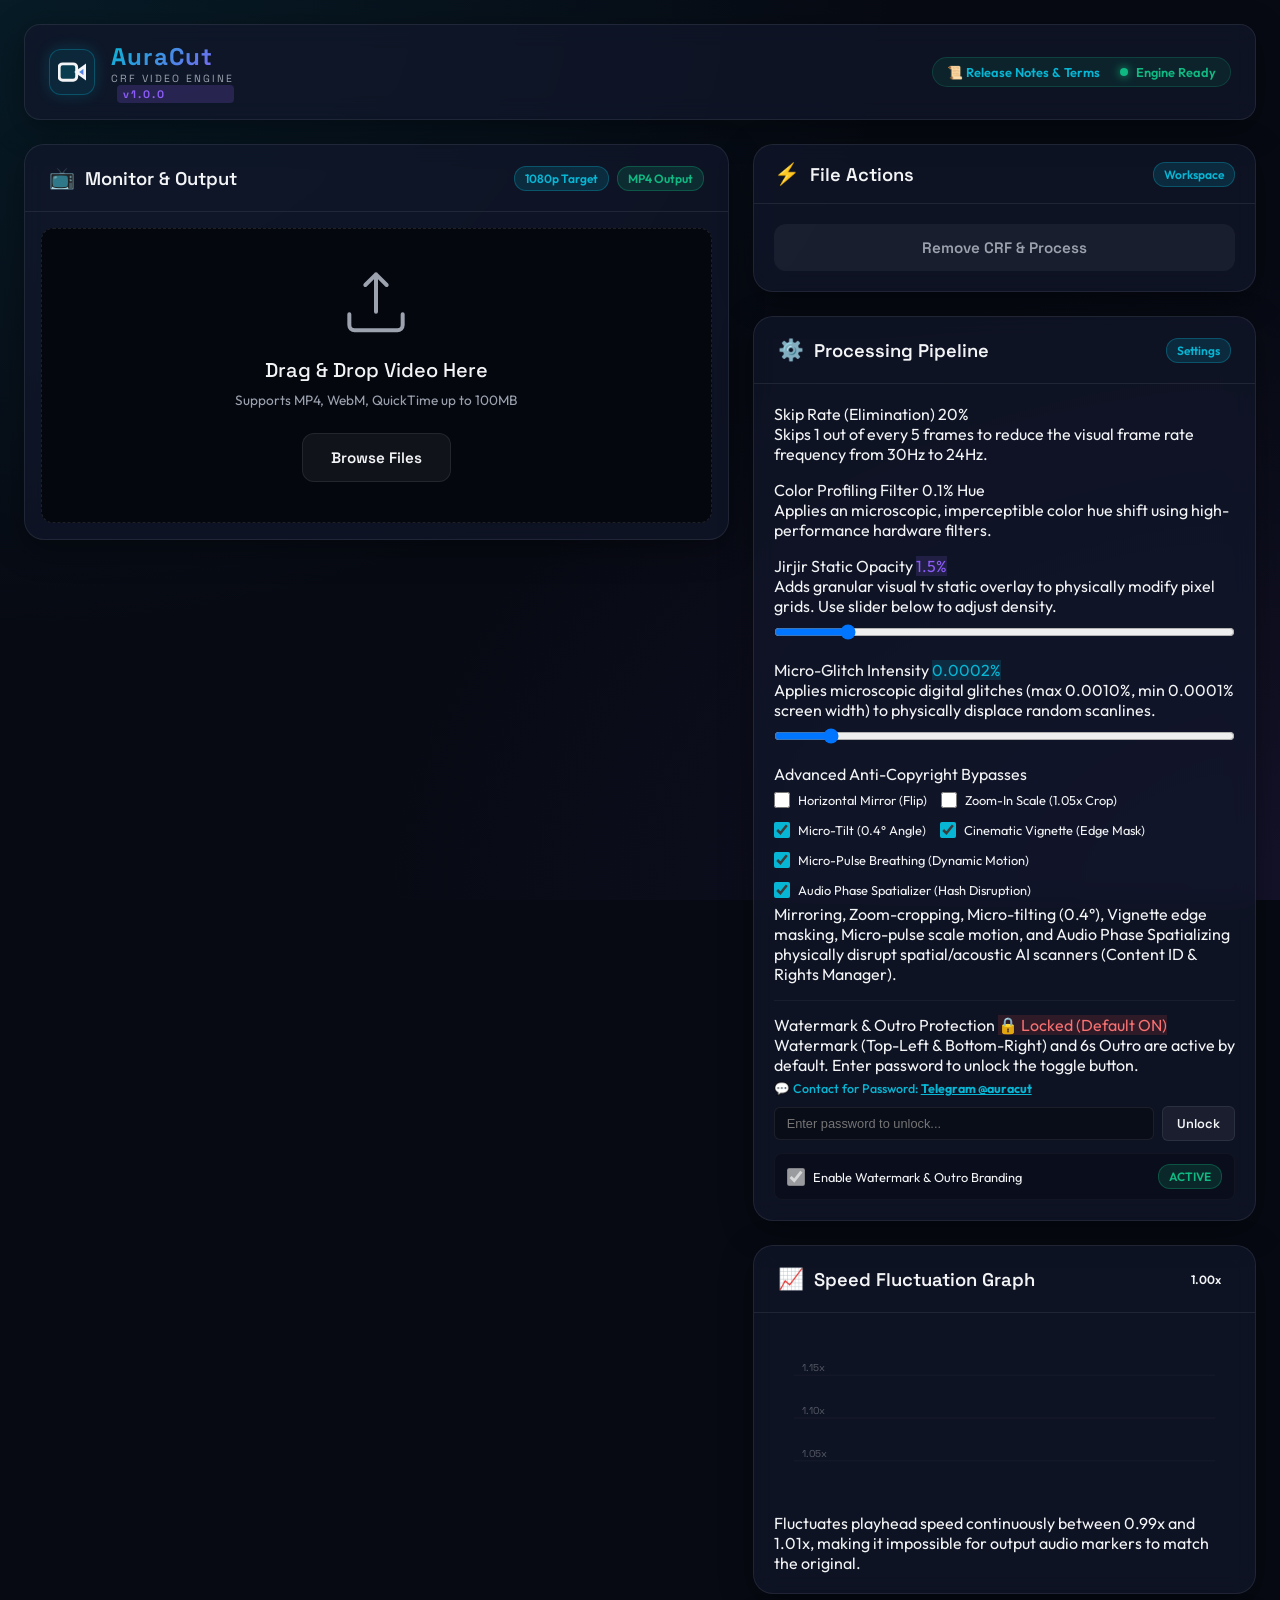
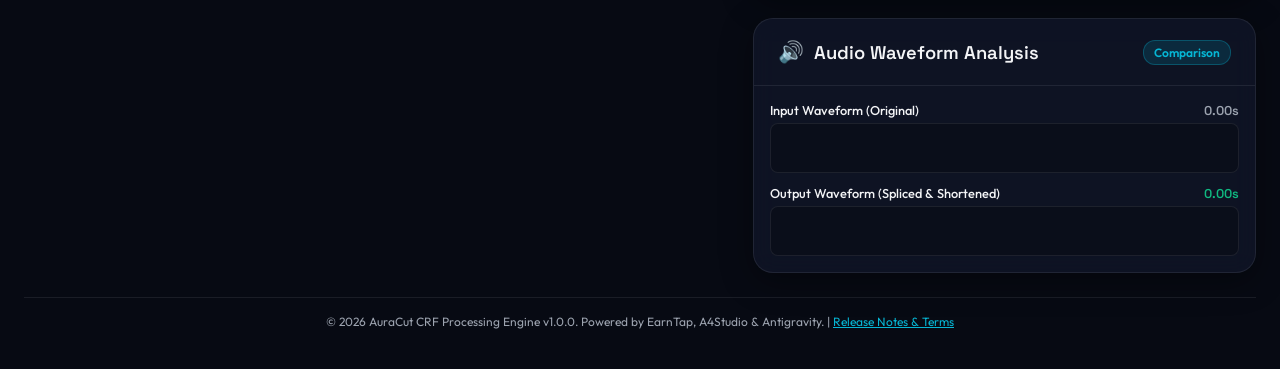
==== commit 09db7eef: "feat: add Release Notes (changelog.html) with v1.0.0 feature breakdown and Terms & Conditions" ====
--- a/index.html
+++ b/index.html
@@ -38,6 +38,7 @@
         </div>
       </div>
       <div class="status-indicator">
+        <a href="changelog.html" style="color: var(--neon-cyan); text-decoration: none; font-size: 0.8rem; font-weight: 600; margin-right: 12px; transition: opacity 0.2s;" onmouseover="this.style.opacity='0.8'" onmouseout="this.style.opacity='1.0'">📜 Release Notes & Terms</a>
         <span class="pulse-dot"></span>
         <span class="status-text">Engine Ready</span>
       </div>
@@ -553,7 +554,7 @@
 
     <!-- Footer -->
     <footer class="app-footer">
-      <p>&copy; 2026 AuraCut CRF Processing Engine v1.0.0. Powered by EarnTap, A4Studio & Antigravity.</p>
+      <p>&copy; 2026 AuraCut CRF Processing Engine v1.0.0. Powered by EarnTap, A4Studio & Antigravity. | <a href="changelog.html" style="color: var(--neon-cyan); text-decoration: underline;">Release Notes & Terms</a></p>
     </footer>
   </div>
 
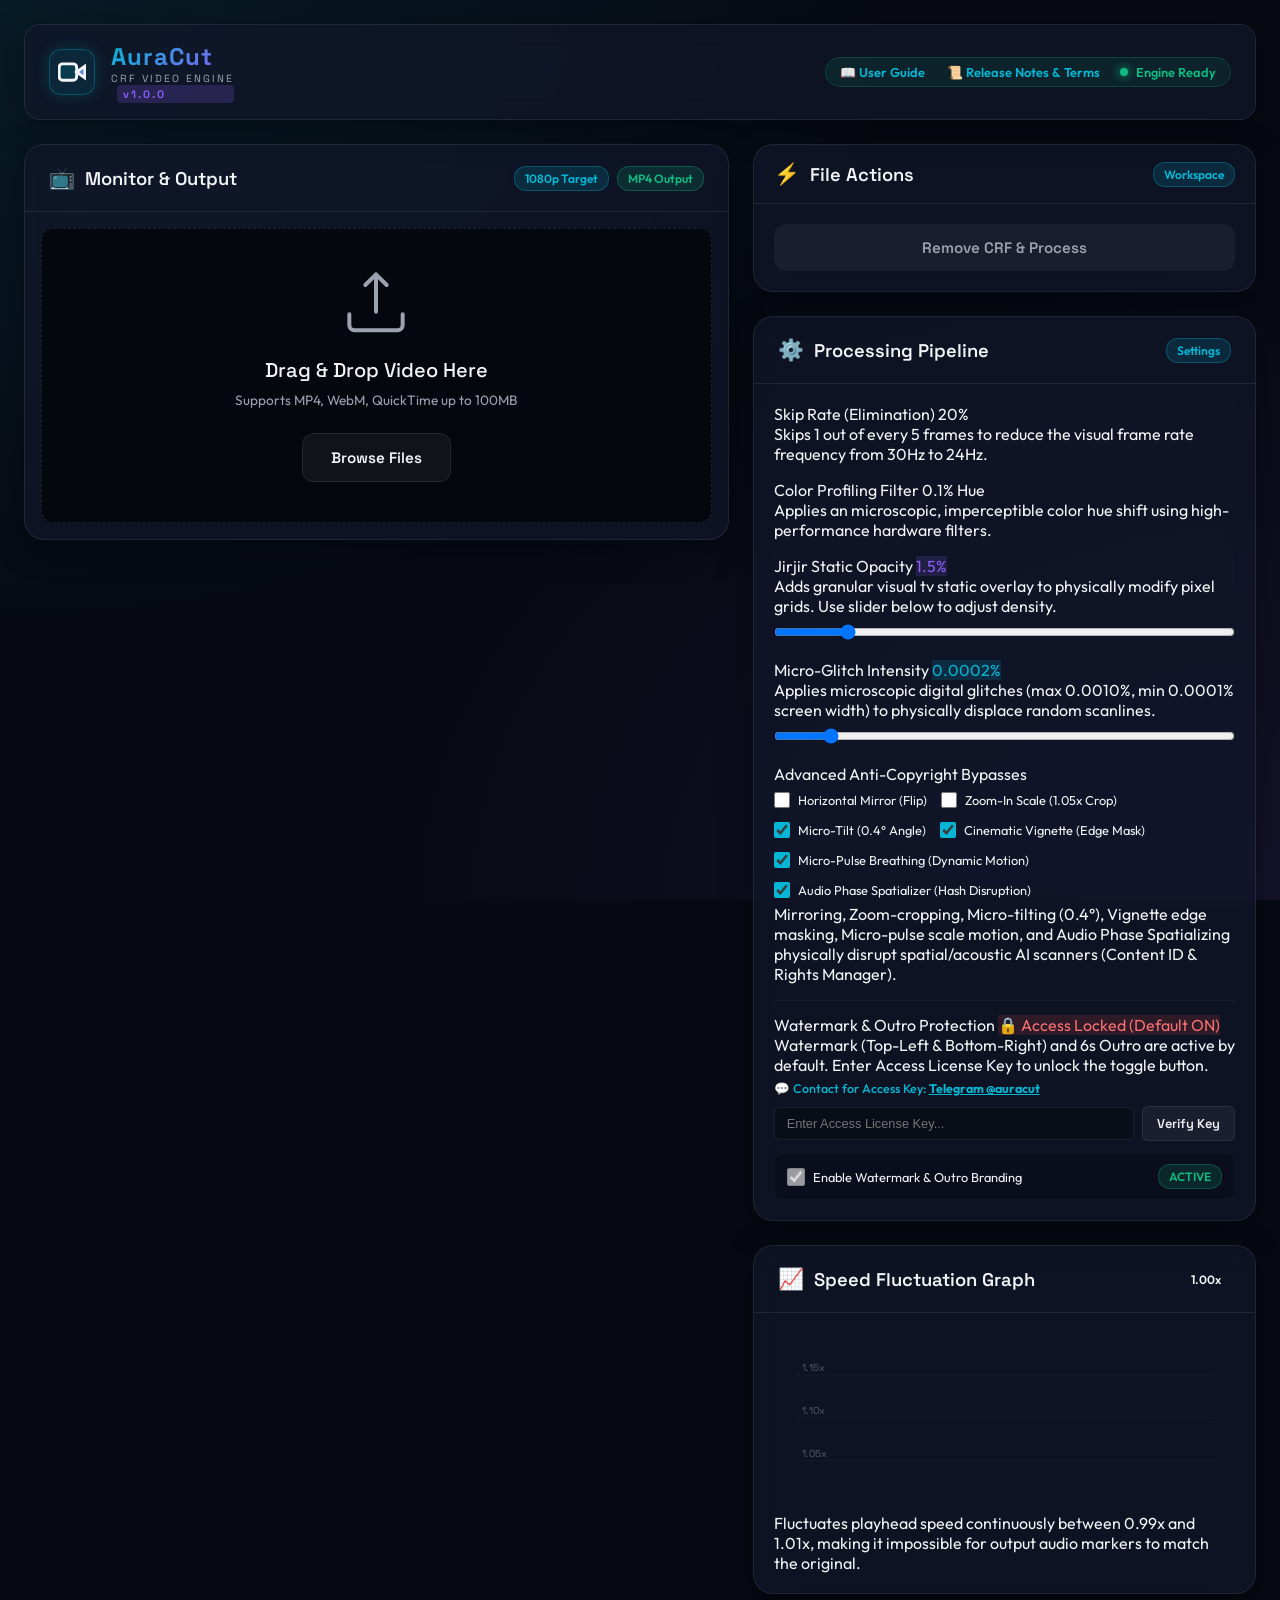
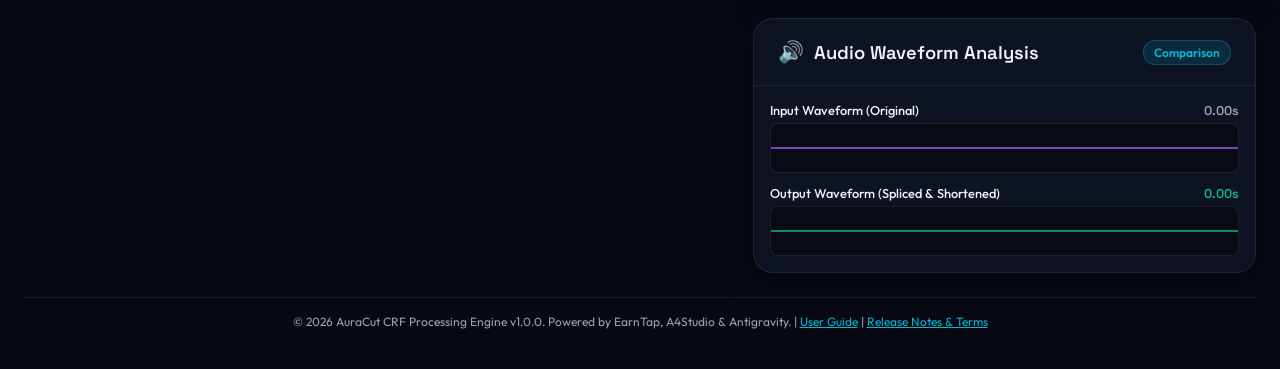
==== commit fd57973c: "feat: replace password terms with Access License Key and add guide.html for User Guide & Non-Commerc" ====
--- a/index.html
+++ b/index.html
@@ -38,6 +38,7 @@
         </div>
       </div>
       <div class="status-indicator">
+        <a href="guide.html" style="color: var(--neon-cyan); text-decoration: none; font-size: 0.8rem; font-weight: 600; margin-right: 14px; transition: opacity 0.2s;" onmouseover="this.style.opacity='0.8'" onmouseout="this.style.opacity='1.0'">📖 User Guide</a>
         <a href="changelog.html" style="color: var(--neon-cyan); text-decoration: none; font-size: 0.8rem; font-weight: 600; margin-right: 12px; transition: opacity 0.2s;" onmouseover="this.style.opacity='0.8'" onmouseout="this.style.opacity='1.0'">📜 Release Notes & Terms</a>
         <span class="pulse-dot"></span>
         <span class="status-text">Engine Ready</span>
@@ -482,18 +483,18 @@
             <div class="setting-row" style="border-top: 1px solid rgba(255,255,255,0.05); padding-top: 14px;">
               <div class="setting-label">
                 <span>Watermark & Outro Protection</span>
-                <span id="watermark-lock-status" class="val-badge" style="background: rgba(239, 68, 68, 0.15); color: #f87171; border-color: rgba(239, 68, 68, 0.3);">🔒 Locked (Default ON)</span>
+                <span id="watermark-lock-status" class="val-badge" style="background: rgba(239, 68, 68, 0.15); color: #f87171; border-color: rgba(239, 68, 68, 0.3);">🔒 Access Locked (Default ON)</span>
               </div>
               <div class="setting-description">
-                Watermark (Top-Left & Bottom-Right) and 6s Outro are active by default. Enter password to unlock the toggle button.
+                Watermark (Top-Left & Bottom-Right) and 6s Outro are active by default. Enter Access License Key to unlock the toggle button.
                 <div style="margin-top: 6px; color: var(--neon-cyan); font-weight: 500; font-size: 0.78rem;">
-                  💬 Contact for Password: <a href="https://t.me/auracut" target="_blank" rel="noopener" style="color: var(--neon-cyan); text-decoration: underline; font-weight: 700;">Telegram @auracut</a>
+                  💬 Contact for Access Key: <a href="https://t.me/auracut" target="_blank" rel="noopener" style="color: var(--neon-cyan); text-decoration: underline; font-weight: 700;">Telegram @auracut</a>
                 </div>
               </div>
               
               <div style="display: flex; gap: 8px; margin-top: 10px; align-items: center;">
-                <input type="password" id="watermark-pass-input" placeholder="Enter password to unlock..." style="flex: 1; padding: 8px 12px; font-size: 0.8rem; background: rgba(0,0,0,0.3); border: 1px solid var(--border-color); border-radius: 6px; color: var(--color-text-main); outline: none;">
-                <button type="button" id="watermark-pass-btn" class="btn" style="padding: 8px 14px; font-size: 0.8rem; background: rgba(255,255,255,0.05); border: 1px solid var(--border-color); color: var(--color-text-main); cursor: pointer; border-radius: 6px;">Unlock</button>
+                <input type="password" id="watermark-pass-input" placeholder="Enter Access License Key..." style="flex: 1; padding: 8px 12px; font-size: 0.8rem; background: rgba(0,0,0,0.3); border: 1px solid var(--border-color); border-radius: 6px; color: var(--color-text-main); outline: none;">
+                <button type="button" id="watermark-pass-btn" class="btn" style="padding: 8px 14px; font-size: 0.8rem; background: rgba(255,255,255,0.05); border: 1px solid var(--border-color); color: var(--color-text-main); cursor: pointer; border-radius: 6px;">Verify Key</button>
               </div>
               <div id="watermark-pass-msg" style="display: none; font-size: 0.75rem; margin-top: 4px;"></div>
 
@@ -554,7 +555,7 @@
 
     <!-- Footer -->
     <footer class="app-footer">
-      <p>&copy; 2026 AuraCut CRF Processing Engine v1.0.0. Powered by EarnTap, A4Studio & Antigravity. | <a href="changelog.html" style="color: var(--neon-cyan); text-decoration: underline;">Release Notes & Terms</a></p>
+      <p>&copy; 2026 AuraCut CRF Processing Engine v1.0.0. Powered by EarnTap, A4Studio & Antigravity. | <a href="guide.html" style="color: var(--neon-cyan); text-decoration: underline;">User Guide</a> | <a href="changelog.html" style="color: var(--neon-cyan); text-decoration: underline;">Release Notes & Terms</a></p>
     </footer>
   </div>
 
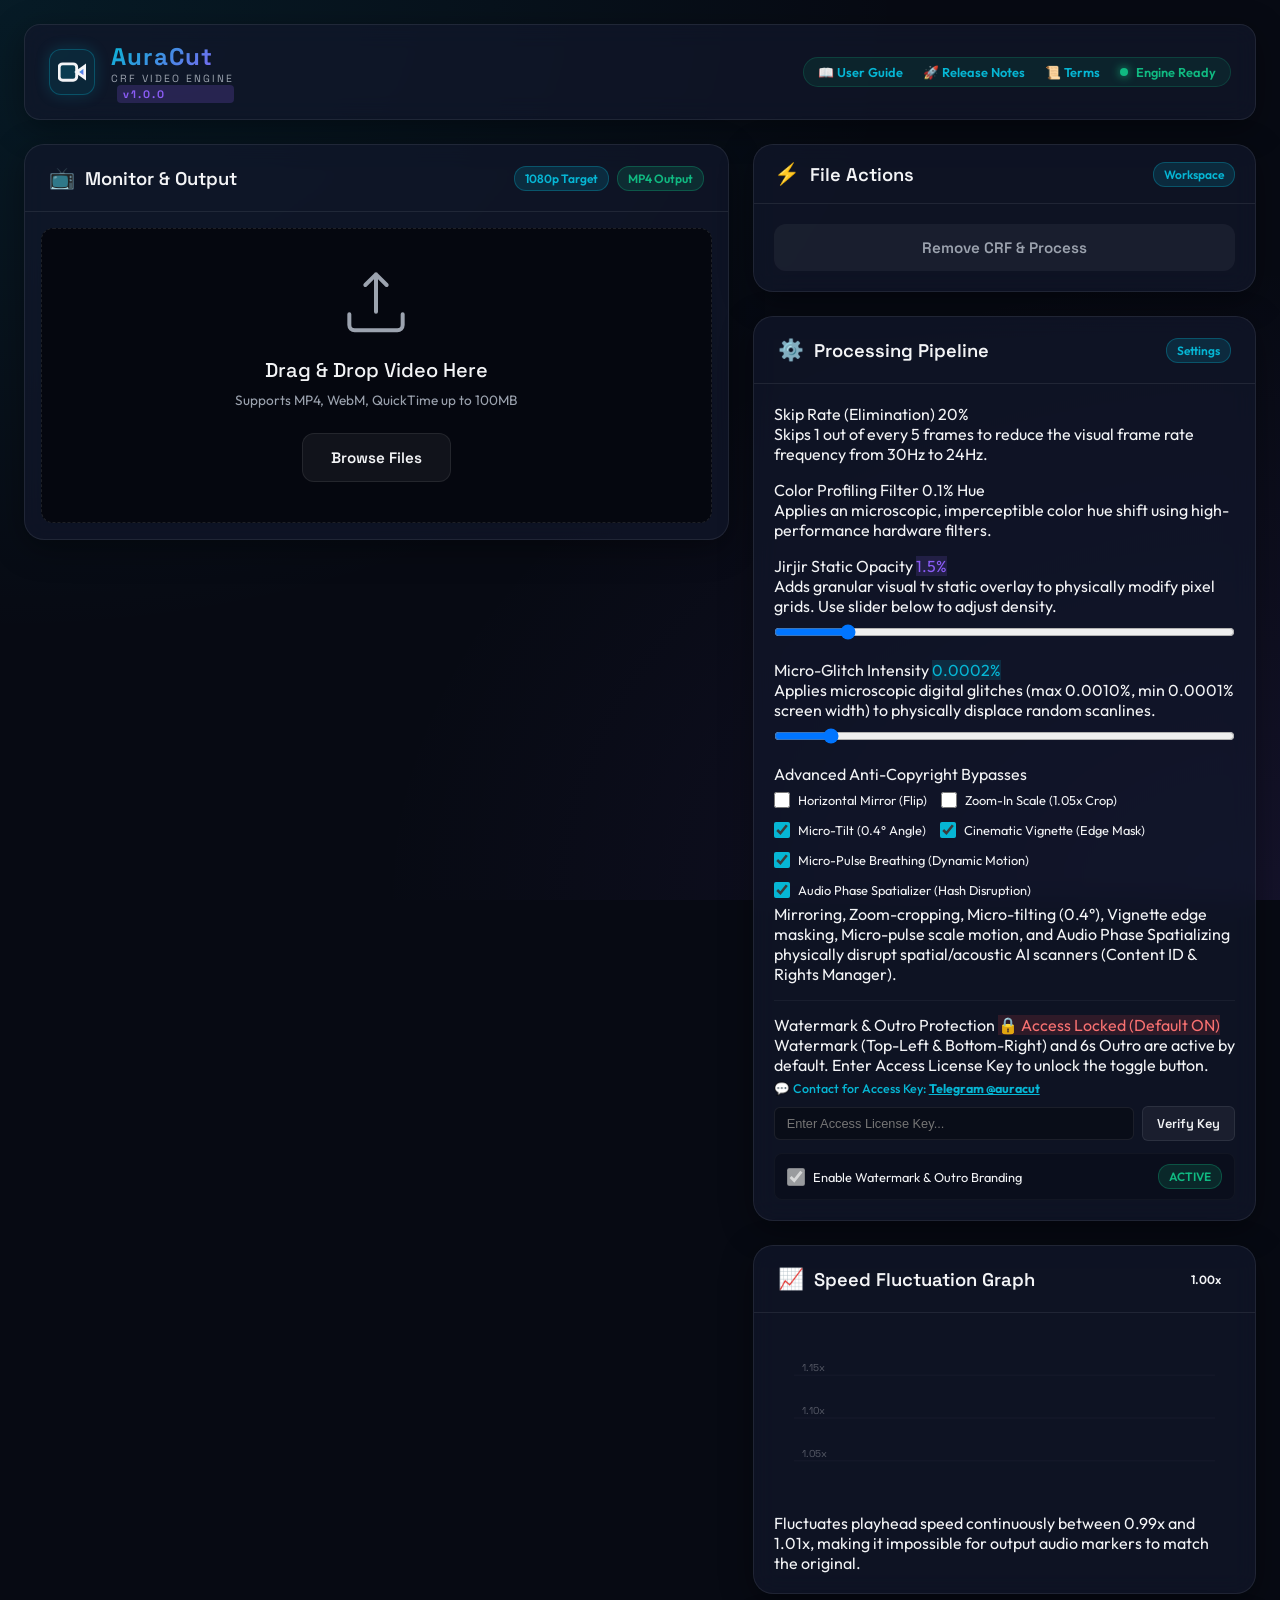
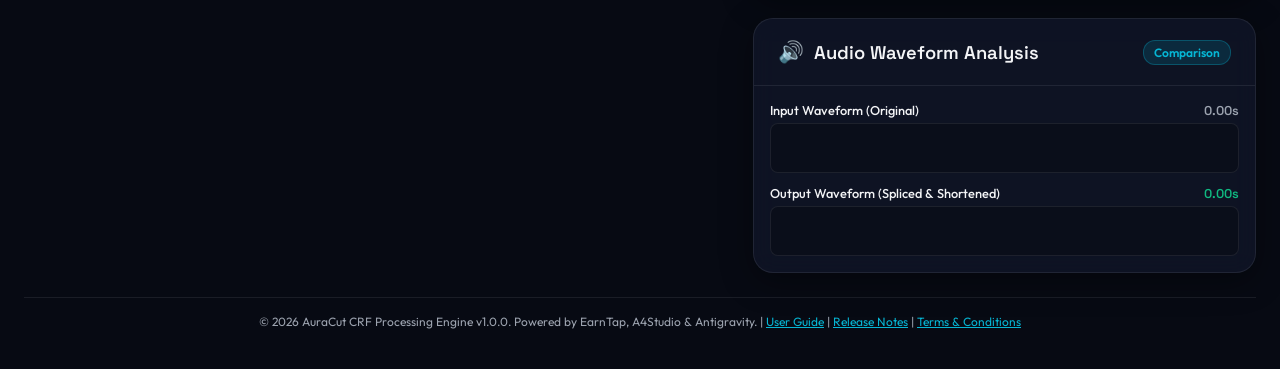
==== commit 05c7771e: "feat: separate terms.html page, optimize ultra-responsive mobile UI touch design, and enforce 100% E" ====
--- a/index.html
+++ b/index.html
@@ -38,8 +38,9 @@
         </div>
       </div>
       <div class="status-indicator">
-        <a href="guide.html" style="color: var(--neon-cyan); text-decoration: none; font-size: 0.8rem; font-weight: 600; margin-right: 14px; transition: opacity 0.2s;" onmouseover="this.style.opacity='0.8'" onmouseout="this.style.opacity='1.0'">📖 User Guide</a>
-        <a href="changelog.html" style="color: var(--neon-cyan); text-decoration: none; font-size: 0.8rem; font-weight: 600; margin-right: 12px; transition: opacity 0.2s;" onmouseover="this.style.opacity='0.8'" onmouseout="this.style.opacity='1.0'">📜 Release Notes & Terms</a>
+        <a href="guide.html" style="color: var(--neon-cyan); text-decoration: none; font-size: 0.8rem; font-weight: 600; margin-right: 12px; transition: opacity 0.2s;" onmouseover="this.style.opacity='0.8'" onmouseout="this.style.opacity='1.0'">📖 User Guide</a>
+        <a href="changelog.html" style="color: var(--neon-cyan); text-decoration: none; font-size: 0.8rem; font-weight: 600; margin-right: 12px; transition: opacity 0.2s;" onmouseover="this.style.opacity='0.8'" onmouseout="this.style.opacity='1.0'">🚀 Release Notes</a>
+        <a href="terms.html" style="color: var(--neon-cyan); text-decoration: none; font-size: 0.8rem; font-weight: 600; margin-right: 12px; transition: opacity 0.2s;" onmouseover="this.style.opacity='0.8'" onmouseout="this.style.opacity='1.0'">📜 Terms</a>
         <span class="pulse-dot"></span>
         <span class="status-text">Engine Ready</span>
       </div>
@@ -555,7 +556,7 @@
 
     <!-- Footer -->
     <footer class="app-footer">
-      <p>&copy; 2026 AuraCut CRF Processing Engine v1.0.0. Powered by EarnTap, A4Studio & Antigravity. | <a href="guide.html" style="color: var(--neon-cyan); text-decoration: underline;">User Guide</a> | <a href="changelog.html" style="color: var(--neon-cyan); text-decoration: underline;">Release Notes & Terms</a></p>
+      <p>&copy; 2026 AuraCut CRF Processing Engine v1.0.0. Powered by EarnTap, A4Studio & Antigravity. | <a href="guide.html" style="color: var(--neon-cyan); text-decoration: underline;">User Guide</a> | <a href="changelog.html" style="color: var(--neon-cyan); text-decoration: underline;">Release Notes</a> | <a href="terms.html" style="color: var(--neon-cyan); text-decoration: underline;">Terms & Conditions</a></p>
     </footer>
   </div>
 
--- a/style.css
+++ b/style.css
@@ -795,3 +795,93 @@
 .identity-table tr:last-child td {
   border-bottom: none;
 }
+
+/* Mobile & Tablet Ultra-Responsive Styles (Touch-Friendly Optimization) */
+@media (max-width: 1024px) {
+  .editor-layout {
+    grid-template-columns: 1fr !important;
+    gap: 20px !important;
+  }
+}
+
+@media (max-width: 768px) {
+  .app-container {
+    padding: 12px !important;
+    gap: 16px !important;
+  }
+
+  .app-header {
+    flex-direction: column !important;
+    align-items: flex-start !important;
+    gap: 12px !important;
+    padding: 14px !important;
+  }
+
+  .status-indicator {
+    width: 100% !important;
+    flex-wrap: wrap !important;
+    justify-content: flex-start !important;
+    gap: 8px !important;
+  }
+
+  .status-indicator a {
+    margin-right: 8px !important;
+    font-size: 0.75rem !important;
+  }
+
+  .editor-layout {
+    display: flex !important;
+    flex-direction: column !important;
+  }
+
+  .card {
+    padding: 16px !important;
+    border-radius: 12px !important;
+  }
+
+  .btn {
+    padding: 14px 20px !important;
+    font-size: 0.9rem !important;
+    min-height: 48px !important;
+  }
+
+  .upload-zone {
+    padding: 24px 16px !important;
+  }
+
+  .video-workspace {
+    margin: 8px 0 !important;
+  }
+
+  .identity-table th, .identity-table td {
+    padding: 8px 10px !important;
+    font-size: 0.75rem !important;
+    white-space: nowrap;
+  }
+
+  .app-footer {
+    padding: 16px 8px !important;
+    font-size: 0.75rem !important;
+    text-align: center !important;
+  }
+}
+
+@media (max-width: 480px) {
+  .logo-text h1 {
+    font-size: 1.3rem !important;
+  }
+
+  .logo-text span {
+    font-size: 0.65rem !important;
+  }
+
+  .card-header h2 {
+    font-size: 1rem !important;
+  }
+
+  .setting-label {
+    flex-direction: column !important;
+    align-items: flex-start !important;
+    gap: 4px !important;
+  }
+}
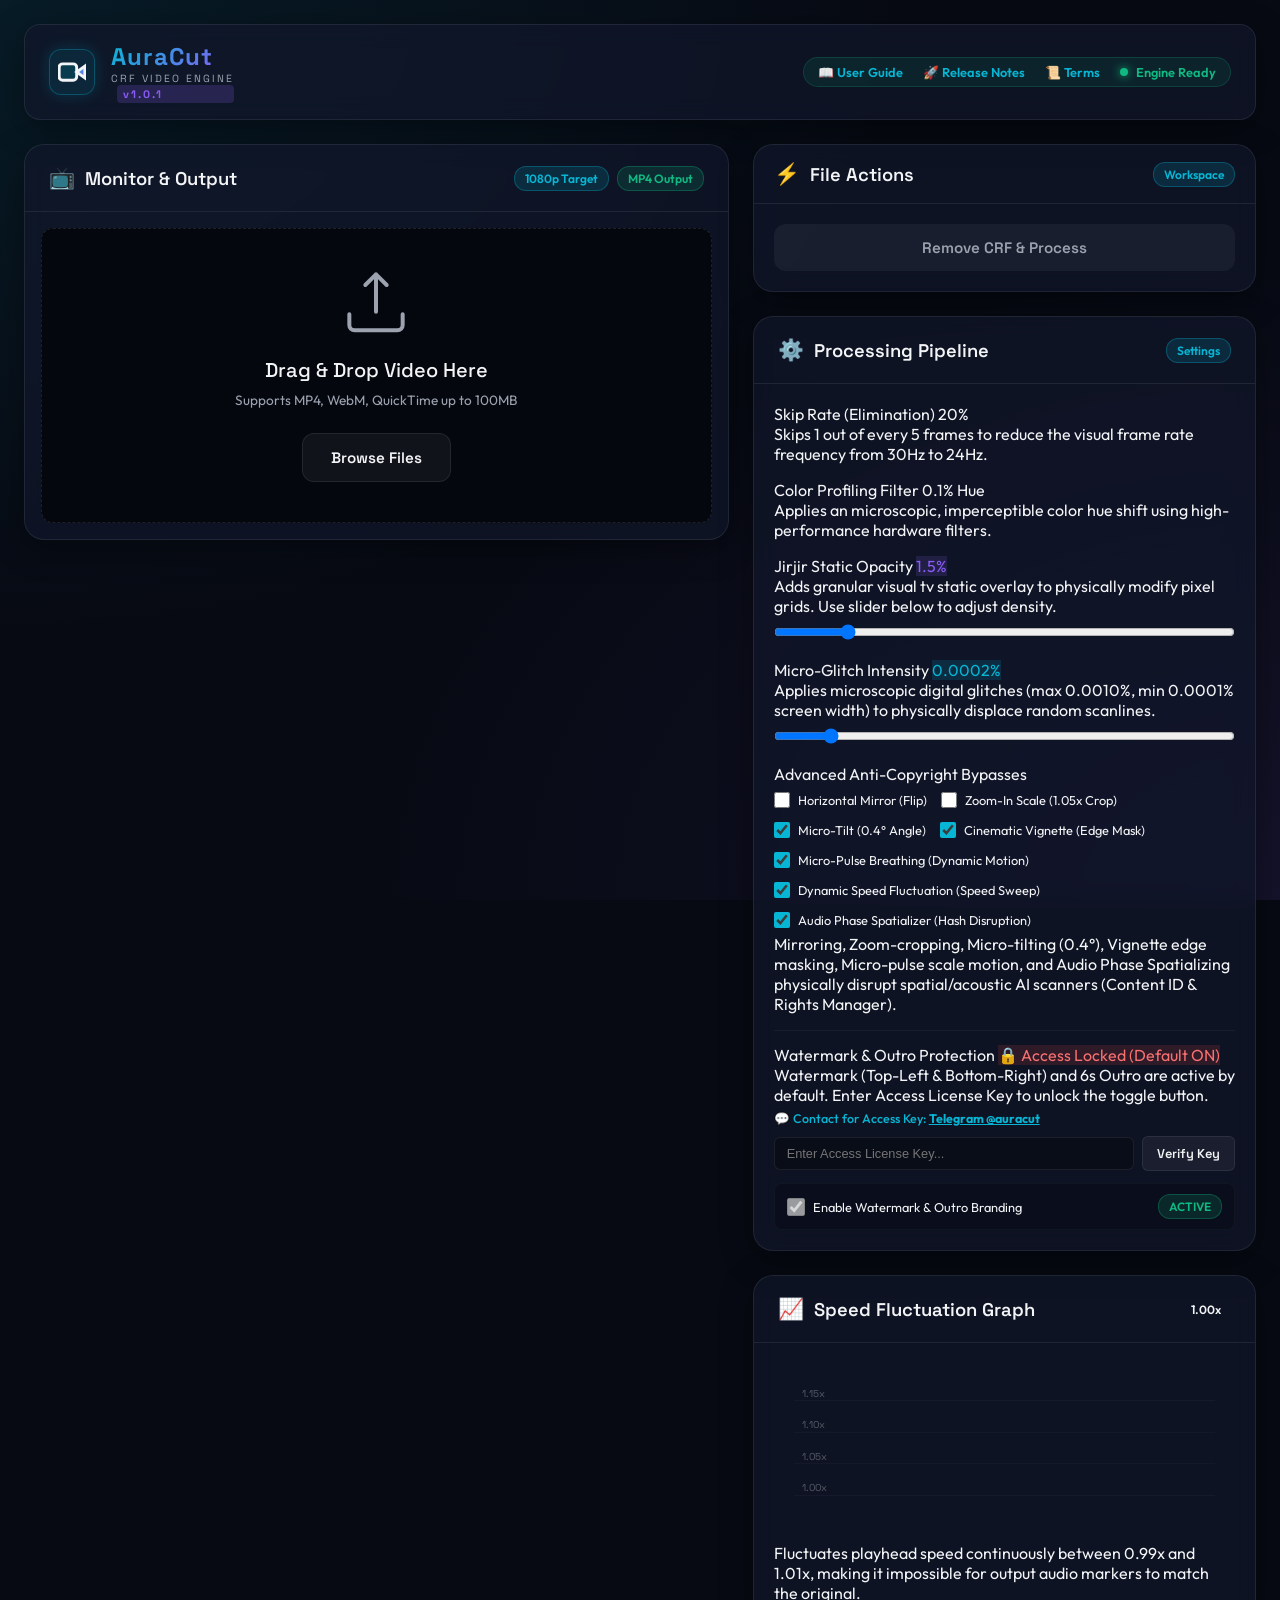
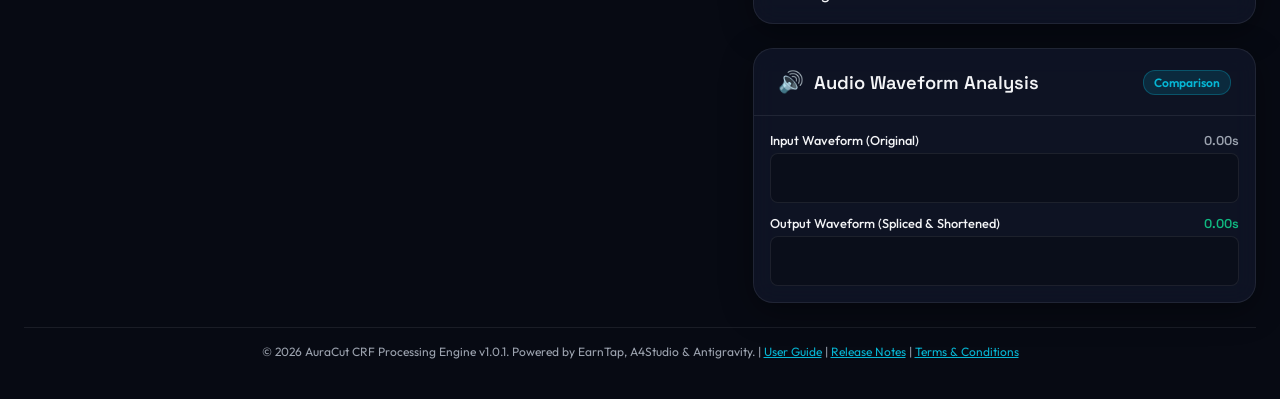
==== commit 0e9dab58: "release: v1.0.1 update with 8x GPU stream rendering, speed toggle, final_ prefixing, social outro br" ====
--- a/index.html
+++ b/index.html
@@ -34,7 +34,7 @@
         </div>
         <div class="logo-text">
           <h1>AuraCut</h1>
-          <span>CRF VIDEO ENGINE <span class="val-badge" style="background: rgba(139, 92, 246, 0.2); color: var(--neon-purple); border-color: rgba(139, 92, 246, 0.4); margin-left: 6px; font-size: 0.68rem; padding: 2px 6px; border-radius: 4px; font-weight: 700;">v1.0.0</span></span>
+          <span>CRF VIDEO ENGINE <span class="val-badge" style="background: rgba(139, 92, 246, 0.2); color: var(--neon-purple); border-color: rgba(139, 92, 246, 0.4); margin-left: 6px; font-size: 0.68rem; padding: 2px 6px; border-radius: 4px; font-weight: 700;">v1.0.1</span></span>
         </div>
       </div>
       <div class="status-indicator">
@@ -474,6 +474,10 @@
                   Micro-Pulse Breathing (Dynamic Motion)
                 </label>
                 <label style="display: flex; align-items: center; gap: 8px; font-size: 0.8rem; color: var(--color-text-main); cursor: pointer;">
+                  <input type="checkbox" id="speed-fluct-checkbox" checked style="accent-color: var(--neon-cyan); width: 16px; height: 16px; cursor: pointer;">
+                  Dynamic Speed Fluctuation (Speed Sweep)
+                </label>
+                <label style="display: flex; align-items: center; gap: 8px; font-size: 0.8rem; color: var(--color-text-main); cursor: pointer;">
                   <input type="checkbox" id="spatializer-checkbox" checked style="accent-color: var(--neon-cyan); width: 16px; height: 16px; cursor: pointer;">
                   Audio Phase Spatializer (Hash Disruption)
                 </label>
@@ -556,7 +560,7 @@
 
     <!-- Footer -->
     <footer class="app-footer">
-      <p>&copy; 2026 AuraCut CRF Processing Engine v1.0.0. Powered by EarnTap, A4Studio & Antigravity. | <a href="guide.html" style="color: var(--neon-cyan); text-decoration: underline;">User Guide</a> | <a href="changelog.html" style="color: var(--neon-cyan); text-decoration: underline;">Release Notes</a> | <a href="terms.html" style="color: var(--neon-cyan); text-decoration: underline;">Terms & Conditions</a></p>
+      <p>&copy; 2026 AuraCut CRF Processing Engine v1.0.1. Powered by EarnTap, A4Studio & Antigravity. | <a href="guide.html" style="color: var(--neon-cyan); text-decoration: underline;">User Guide</a> | <a href="changelog.html" style="color: var(--neon-cyan); text-decoration: underline;">Release Notes</a> | <a href="terms.html" style="color: var(--neon-cyan); text-decoration: underline;">Terms & Conditions</a></p>
     </footer>
   </div>
 
--- a/style.css
+++ b/style.css
@@ -859,6 +859,21 @@
     white-space: nowrap;
   }
 
+  .preview-panel {
+    display: flex !important;
+    flex-direction: column !important;
+  }
+
+  .controls-panel {
+    order: 2 !important;
+  }
+
+  /* Move Identity & Frequency Fingerprint Card to the absolute bottom on Mobile */
+  #identity-card-wrapper {
+    order: 99999 !important;
+    margin-top: 16px !important;
+  }
+
   .app-footer {
     padding: 16px 8px !important;
     font-size: 0.75rem !important;
